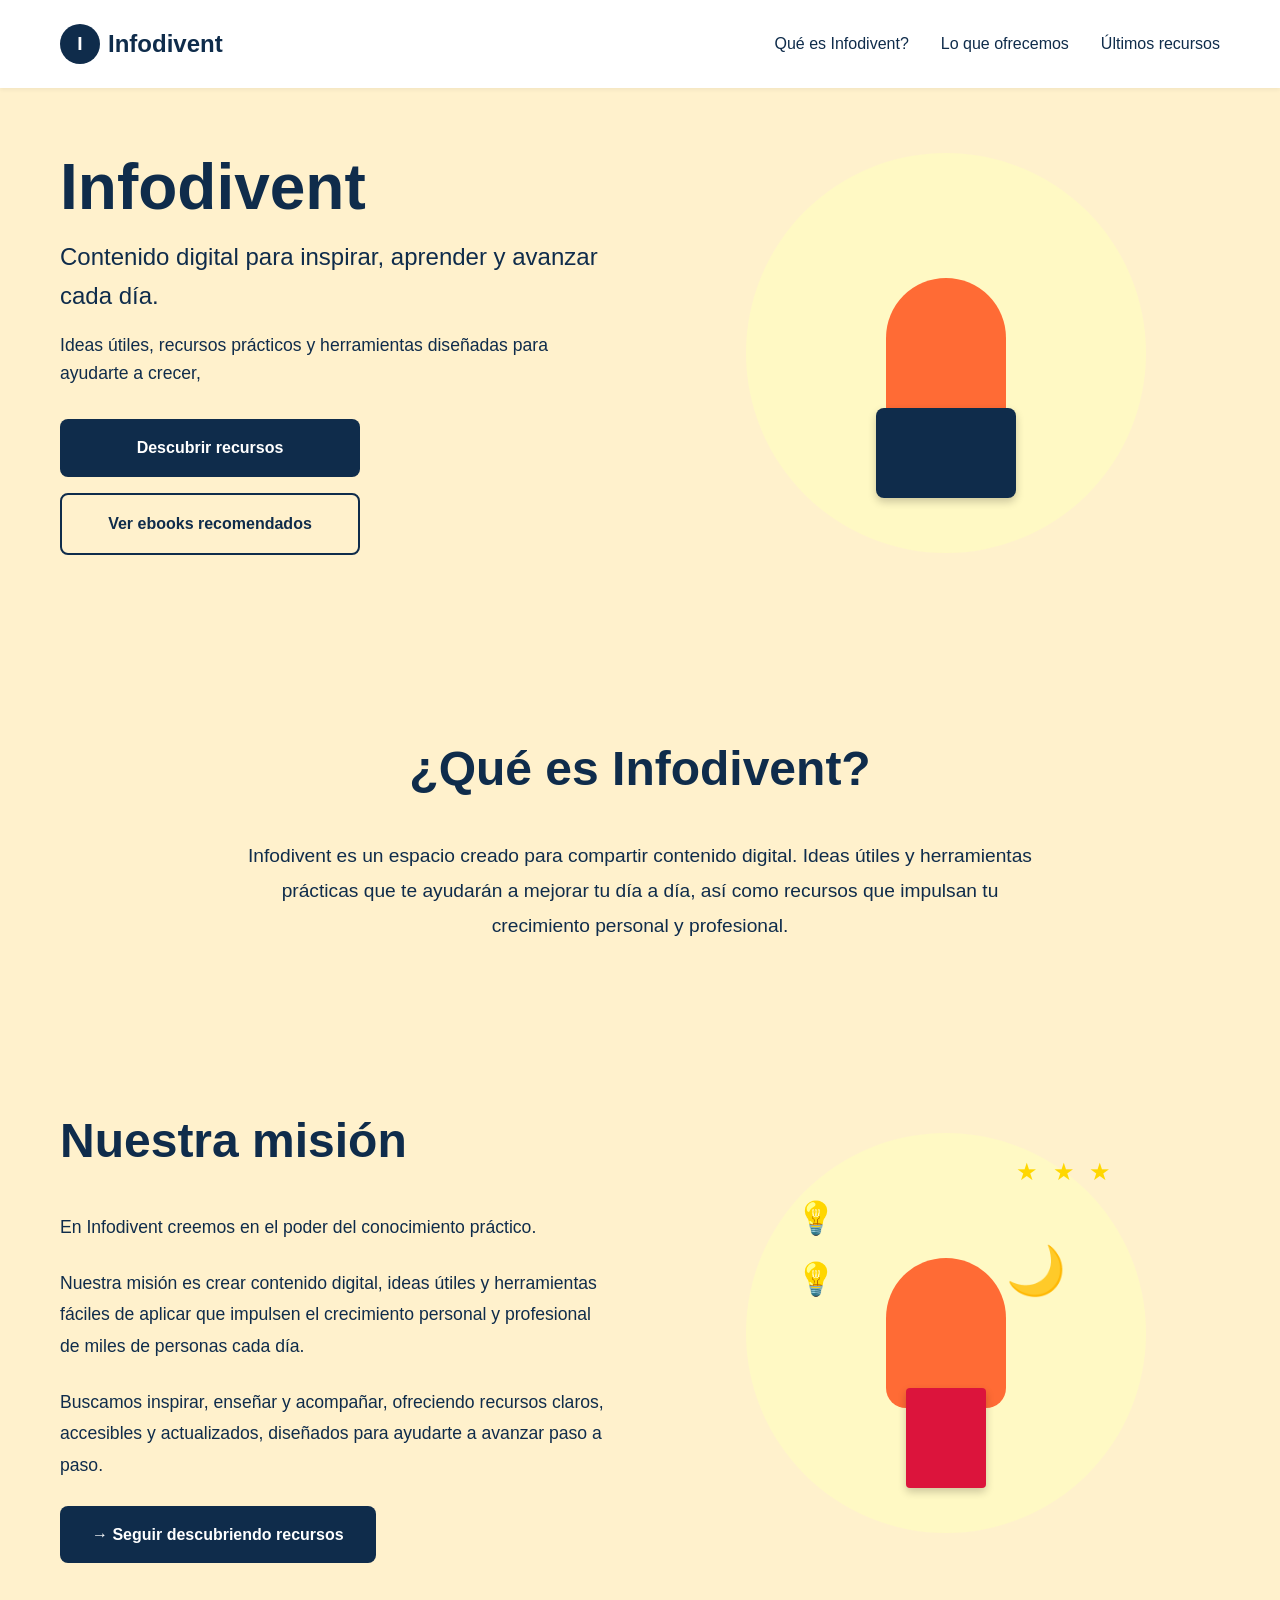
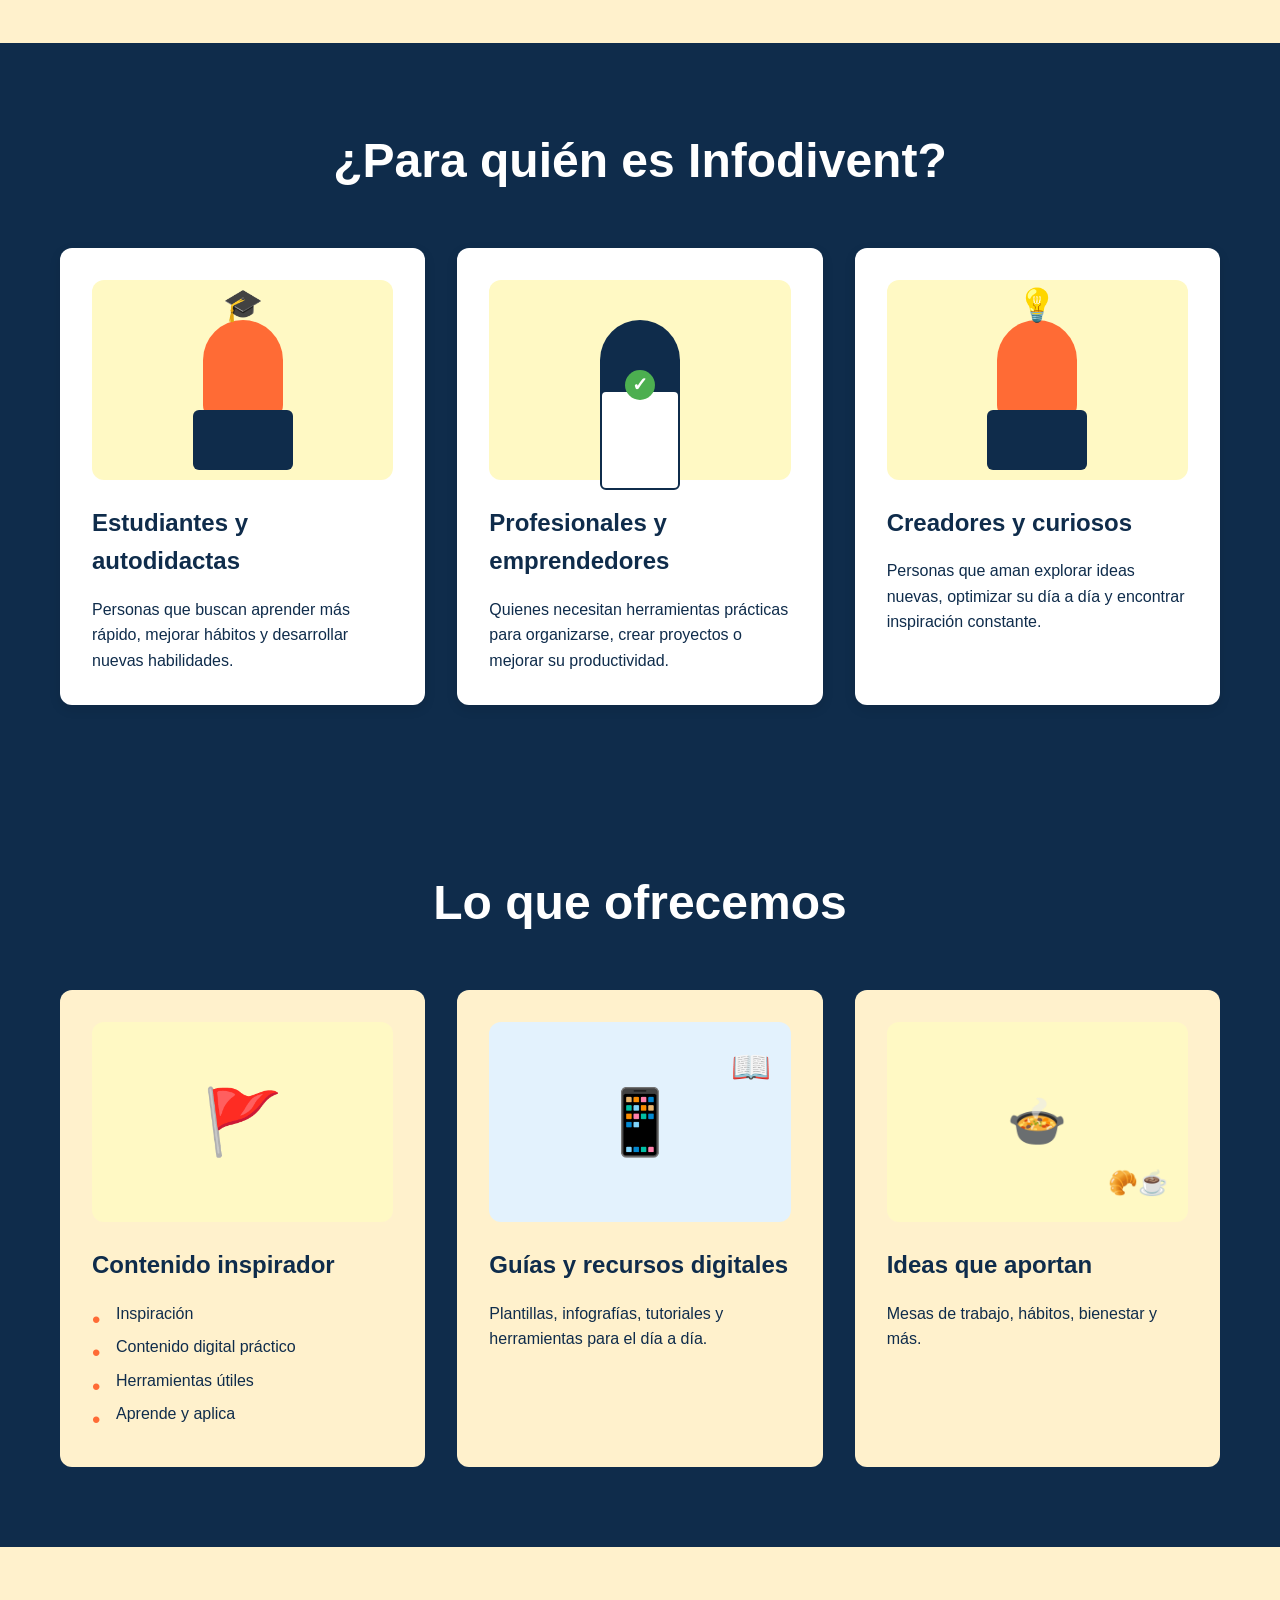
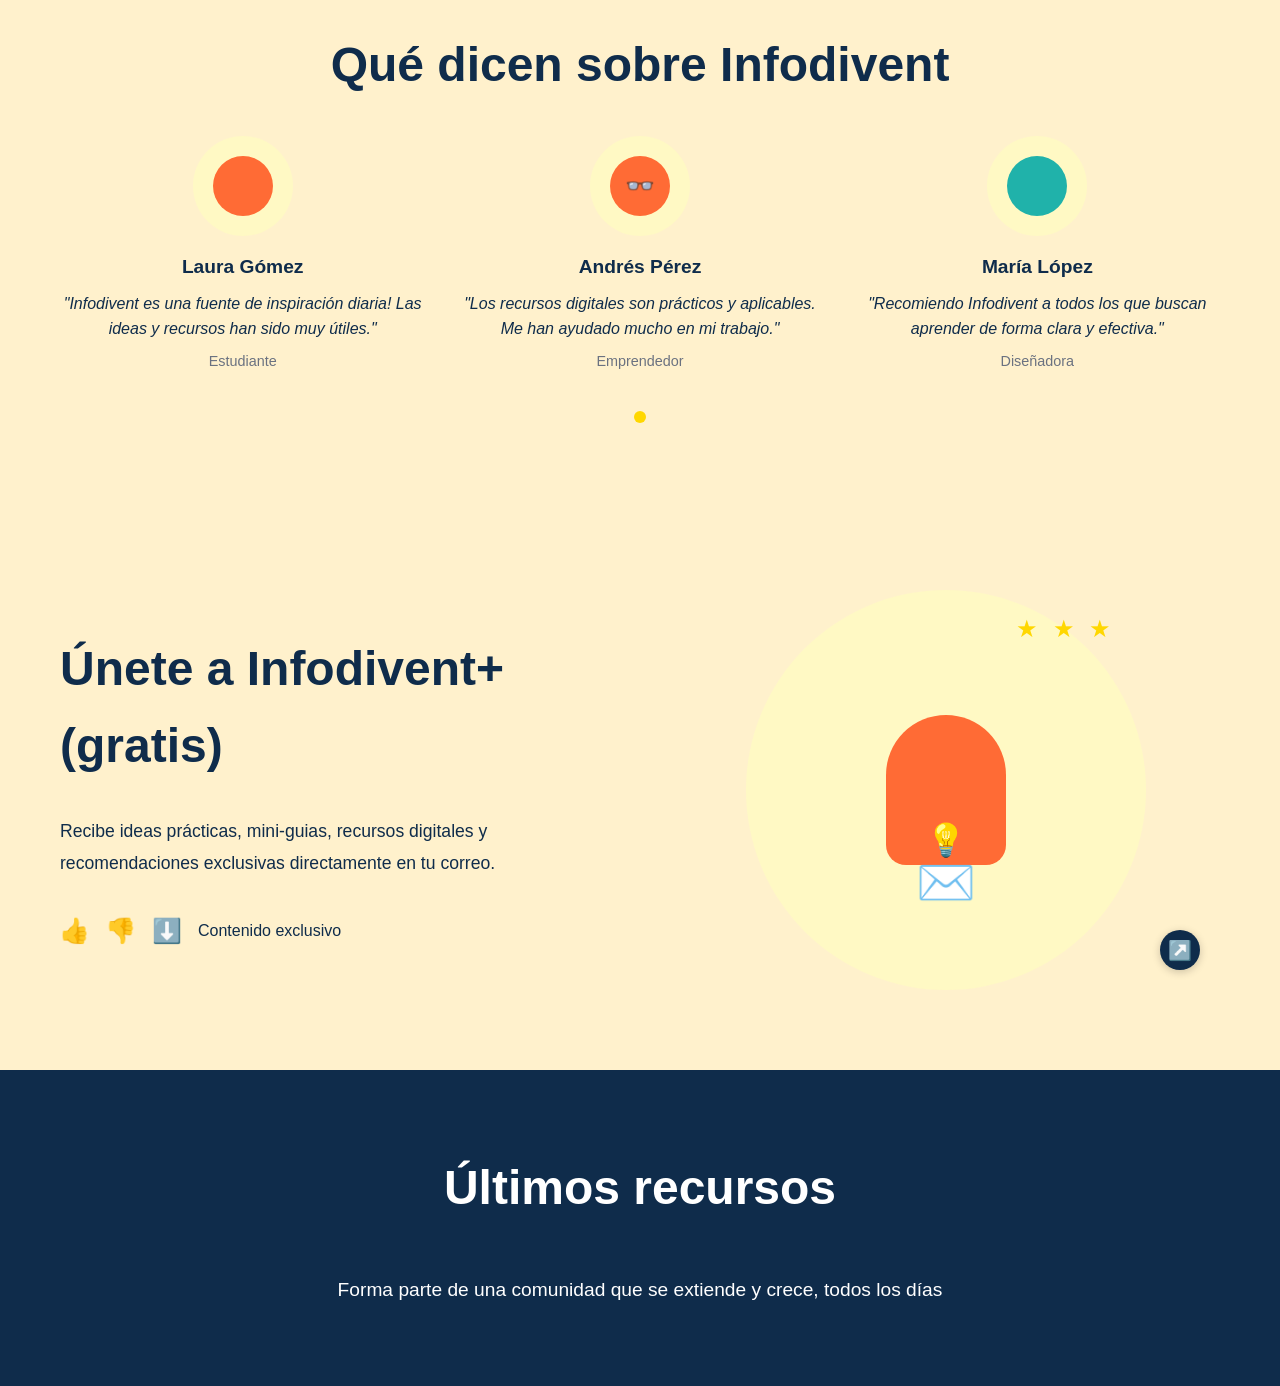
==== index.html @ 2e35c0f2 "create first desing to landing page of infodivent" ====
<!DOCTYPE html>
<html lang="es">
<head>
    <meta charset="UTF-8">
    <meta name="viewport" content="width=device-width, initial-scale=1.0">
    <meta name="description" content="Infodivent - Contenido digital para inspirar, aprender y avanzar cada día">
    <title>Infodivent</title>
    <link rel="stylesheet" href="styles/css/main.css">
</head>
<body>
    <!-- Header -->
    <header class="header">
        <nav class="nav">
            <div class="container">
                <div class="nav-brand">
                    <a href="#" class="logo">
                        <span class="logo-icon">I</span>
                        <span class="logo-text">Infodivent</span>
                    </a>
                </div>
                <ul class="nav-menu">
                    <li><a href="#que-es">Qué es Infodivent?</a></li>
                    <li><a href="#ofrecemos">Lo que ofrecemos</a></li>
                    <li><a href="#recursos">Últimos recursos</a></li>
                </ul>
                <button class="mobile-menu-toggle" aria-label="Menu">
                    <span></span>
                    <span></span>
                    <span></span>
                </button>
            </div>
        </nav>
    </header>

    <!-- Hero Section -->
    <section class="hero">
        <div class="container">
            <div class="hero-content">
                <div class="hero-text">
                    <h1 class="hero-title">Infodivent</h1>
                    <p class="hero-subtitle">Contenido digital para inspirar, aprender y avanzar cada día.</p>
                    <p class="hero-description">Ideas útiles, recursos prácticos y herramientas diseñadas para ayudarte a crecer,</p>
                    <div class="hero-buttons">
                        <a href="#recursos" class="btn btn-primary">Descubrir recursos</a>
                        <a href="#recursos" class="btn btn-secondary">Ver ebooks recomendados</a>
                    </div>
                </div>
                <div class="hero-illustration">
                    <div class="illustration-circle">
                        <div class="illustration-person">
                            <div class="person-body"></div>
                            <div class="person-laptop"></div>
                        </div>
                    </div>
                </div>
            </div>
        </div>
    </section>

    <!-- Qué es Infodivent Section -->
    <section id="que-es" class="que-es">
        <div class="container">
            <h2 class="section-title">¿Qué es Infodivent?</h2>
            <p class="section-text">
                Infodivent es un espacio creado para compartir contenido digital. Ideas útiles y herramientas prácticas que te ayudarán a mejorar tu día a día, así como recursos que impulsan tu crecimiento personal y profesional.
            </p>
        </div>
    </section>

    <!-- Nuestra misión Section -->
    <section class="mision">
        <div class="container">
            <div class="mision-content">
                <div class="mision-text">
                    <h2 class="section-title-left">Nuestra misión</h2>
                    <p class="mision-paragraph">
                        En Infodivent creemos en el poder del conocimiento práctico.
                    </p>
                    <p class="mision-paragraph">
                        Nuestra misión es crear contenido digital, ideas útiles y herramientas fáciles de aplicar que impulsen el crecimiento personal y profesional de miles de personas cada día.
                    </p>
                    <p class="mision-paragraph">
                        Buscamos inspirar, enseñar y acompañar, ofreciendo recursos claros, accesibles y actualizados, diseñados para ayudarte a avanzar paso a paso.
                    </p>
                    <a href="#recursos" class="btn btn-primary">→ Seguir descubriendo recursos</a>
                </div>
                <div class="mision-illustration">
                    <div class="illustration-circle-yellow">
                        <div class="stars">
                            <span class="star">★</span>
                            <span class="star">★</span>
                            <span class="star">★</span>
                        </div>
                        <div class="lightbulbs">
                            <span class="lightbulb">💡</span>
                            <span class="lightbulb">💡</span>
                        </div>
                        <div class="moon">🌙</div>
                        <div class="illustration-person-mision">
                            <div class="person-body-mision"></div>
                            <div class="person-book"></div>
                        </div>
                    </div>
                </div>
            </div>
        </div>
    </section>

    <!-- Para quién es Infodivent Section -->
    <section class="para-quien">
        <div class="container">
            <h2 class="section-title-white">¿Para quién es Infodivent?</h2>
            <div class="cards-grid">
                <div class="target-card">
                    <div class="card-illustration">
                        <div class="illustration-bg-yellow">
                            <div class="illustration-person-card">
                                <div class="person-body-card"></div>
                                <div class="person-laptop-card"></div>
                                <div class="graduation-cap">🎓</div>
                            </div>
                        </div>
                    </div>
                    <h3 class="card-title">Estudiantes y autodidactas</h3>
                    <p class="card-description">Personas que buscan aprender más rápido, mejorar hábitos y desarrollar nuevas habilidades.</p>
                </div>
                <div class="target-card">
                    <div class="card-illustration">
                        <div class="illustration-bg-yellow">
                            <div class="illustration-person-card">
                                <div class="person-body-card suit"></div>
                                <div class="person-tablet"></div>
                                <div class="checkmark">✓</div>
                            </div>
                        </div>
                    </div>
                    <h3 class="card-title">Profesionales y emprendedores</h3>
                    <p class="card-description">Quienes necesitan herramientas prácticas para organizarse, crear proyectos o mejorar su productividad.</p>
                </div>
                <div class="target-card">
                    <div class="card-illustration">
                        <div class="illustration-bg-yellow">
                            <div class="illustration-person-card">
                                <div class="person-body-card"></div>
                                <div class="person-laptop-card"></div>
                                <div class="lightbulb-icon">💡</div>
                            </div>
                        </div>
                    </div>
                    <h3 class="card-title">Creadores y curiosos</h3>
                    <p class="card-description">Personas que aman explorar ideas nuevas, optimizar su día a día y encontrar inspiración constante.</p>
                </div>
            </div>
        </div>
    </section>

    <!-- Lo que ofrecemos Section -->
    <section id="ofrecemos" class="ofrecemos">
        <div class="container">
            <h2 class="section-title-white">Lo que ofrecemos</h2>
            <div class="ofrecemos-grid">
                <div class="ofrecemos-card">
                    <div class="ofrecemos-illustration">
                        <div class="illustration-bg-yellow">
                            <div class="person-flag">🚩</div>
                        </div>
                    </div>
                    <h3 class="ofrecemos-title">Contenido inspirador</h3>
                    <ul class="ofrecemos-list">
                        <li>Inspiración</li>
                        <li>Contenido digital práctico</li>
                        <li>Herramientas útiles</li>
                        <li>Aprende y aplica</li>
                    </ul>
                </div>
                <div class="ofrecemos-card">
                    <div class="ofrecemos-illustration">
                        <div class="illustration-bg-blue">
                            <div class="person-tablet-large">📱</div>
                            <div class="book-icon">📖</div>
                        </div>
                    </div>
                    <h3 class="ofrecemos-title">Guías y recursos digitales</h3>
                    <p class="ofrecemos-description">Plantillas, infografías, tutoriales y herramientas para el día a día.</p>
                </div>
                <div class="ofrecemos-card">
                    <div class="ofrecemos-illustration">
                        <div class="illustration-bg-yellow">
                            <div class="person-bowl">🍲</div>
                            <div class="food-items">🥐☕</div>
                        </div>
                    </div>
                    <h3 class="ofrecemos-title">Ideas que aportan</h3>
                    <p class="ofrecemos-description">Mesas de trabajo, hábitos, bienestar y más.</p>
                </div>
            </div>
        </div>
    </section>

    <!-- Testimonios Section -->
    <section class="testimonios">
        <div class="container">
            <h2 class="section-title">Qué dicen sobre Infodivent</h2>
            <div class="testimonios-grid">
                <div class="testimonio-card">
                    <div class="testimonio-avatar">
                        <div class="avatar-circle">
                            <div class="avatar-person"></div>
                        </div>
                    </div>
                    <h4 class="testimonio-name">Laura Gómez</h4>
                    <p class="testimonio-quote">"Infodivent es una fuente de inspiración diaria! Las ideas y recursos han sido muy útiles."</p>
                    <p class="testimonio-role">Estudiante</p>
                </div>
                <div class="testimonio-card">
                    <div class="testimonio-avatar">
                        <div class="avatar-circle">
                            <div class="avatar-person glasses"></div>
                        </div>
                    </div>
                    <h4 class="testimonio-name">Andrés Pérez</h4>
                    <p class="testimonio-quote">"Los recursos digitales son prácticos y aplicables. Me han ayudado mucho en mi trabajo."</p>
                    <p class="testimonio-role">Emprendedor</p>
                </div>
                <div class="testimonio-card">
                    <div class="testimonio-avatar">
                        <div class="avatar-circle">
                            <div class="avatar-person teal"></div>
                        </div>
                    </div>
                    <h4 class="testimonio-name">María López</h4>
                    <p class="testimonio-quote">"Recomiendo Infodivent a todos los que buscan aprender de forma clara y efectiva."</p>
                    <p class="testimonio-role">Diseñadora</p>
                </div>
            </div>
            <div class="testimonios-pagination">
                <span class="pagination-dot active"></span>
            </div>
        </div>
    </section>

    <!-- Únete a Infodivent+ Section -->
    <section class="unete">
        <div class="container">
            <div class="unete-content">
                <div class="unete-text">
                    <h2 class="section-title-left">Únete a Infodivent+ (gratis)</h2>
                    <p class="unete-description">
                        Recibe ideas prácticas, mini-guias, recursos digitales y recomendaciones exclusivas directamente en tu correo.
                    </p>
                    <div class="unete-icons">
                        <span class="unete-icon">👍</span>
                        <span class="unete-icon">👎</span>
                        <span class="unete-icon">⬇️</span>
                        <span class="unete-icon-label">Contenido exclusivo</span>
                    </div>
                </div>
                <div class="unete-illustration">
                    <div class="illustration-circle-yellow">
                        <div class="stars">
                            <span class="star">★</span>
                            <span class="star">★</span>
                            <span class="star">★</span>
                        </div>
                        <div class="illustration-person-unete">
                            <div class="person-body-unete"></div>
                            <div class="envelope">✉️</div>
                            <div class="lightbulb-envelope">💡</div>
                        </div>
                    </div>
                    <button class="share-btn" aria-label="Compartir">↗️</button>
                </div>
            </div>
        </div>
    </section>

    <!-- Últimos recursos Section -->
    <section id="recursos" class="ultimos-recursos">
        <div class="container">
            <h2 class="section-title-white">Últimos recursos</h2>
            <p class="recursos-subtitle">Forma parte de una comunidad que se extiende y crece, todos los días</p>
        </div>
    </section>

    <script src="js/main.js"></script>
</body>
</html>
---- styles/css/main.css ----
/* Reset y variables */
* {
    margin: 0;
    padding: 0;
    box-sizing: border-box;
}

:root {
    --cream: #fff1cc;
    --dark-blue: #0F2C4B;
    --orange: #FF6B35;
    --yellow: #FFD700;
    --light-yellow: #FFF9C4;
    --light-blue: #E3F2FD;
    --white: #FFFFFF;
    --text-dark: #0F2C4B;
    --text-light: #6B7280;
}

body {
    font-family: -apple-system, BlinkMacSystemFont, 'Segoe UI', Roboto, Oxygen, Ubuntu, Cantarell, sans-serif;
    line-height: 1.6;
    color: var(--text-dark);
    background-color: var(--cream);
}

.container {
    max-width: 1200px;
    margin: 0 auto;
    padding: 0 20px;
}

/* Header */
.header {
    background-color: var(--white);
    position: sticky;
    top: 0;
    z-index: 1000;
    box-shadow: 0 2px 4px rgba(0, 0, 0, 0.05);
}

.nav {
    padding: 1.5rem 0;
}

.nav .container {
    display: flex;
    justify-content: space-between;
    align-items: center;
}

.logo {
    display: flex;
    align-items: center;
    gap: 0.5rem;
    text-decoration: none;
    color: var(--text-dark);
}

.logo-icon {
    width: 40px;
    height: 40px;
    border-radius: 50%;
    background-color: var(--dark-blue);
    color: var(--white);
    display: flex;
    align-items: center;
    justify-content: center;
    font-weight: bold;
    font-size: 1.2rem;
}

.logo-text {
    font-size: 1.5rem;
    font-weight: bold;
}

.nav-menu {
    display: flex;
    list-style: none;
    gap: 2rem;
}

.nav-menu a {
    color: var(--text-dark);
    text-decoration: none;
    font-weight: 500;
    transition: color 0.3s ease;
}

.nav-menu a:hover {
    color: var(--orange);
}

.mobile-menu-toggle {
    display: none;
    flex-direction: column;
    gap: 4px;
    background: none;
    border: none;
    cursor: pointer;
}

.mobile-menu-toggle span {
    width: 25px;
    height: 3px;
    background-color: var(--text-dark);
    border-radius: 2px;
}

/* Hero Section */
.hero {
    background-color: var(--cream);
    padding: 4rem 0 6rem;
}

.hero-content {
    display: grid;
    grid-template-columns: 1fr 1fr;
    gap: 4rem;
    align-items: center;
}

.hero-text {
    max-width: 600px;
}

.hero-title {
    font-size: 4rem;
    font-weight: bold;
    color: var(--text-dark);
    margin-bottom: 1rem;
    line-height: 1.1;
}

.hero-subtitle {
    font-size: 1.5rem;
    color: var(--text-dark);
    margin-bottom: 1rem;
    font-weight: 500;
}

.hero-description {
    font-size: 1.1rem;
    color: var(--text-dark);
    margin-bottom: 2rem;
}

.hero-buttons {
    display: flex;
    flex-direction: column;
    gap: 1rem;
    max-width: 300px;
}

.hero-illustration {
    position: relative;
    display: flex;
    justify-content: center;
    align-items: center;
}

.illustration-circle {
    width: 400px;
    height: 400px;
    border-radius: 50%;
    background-color: var(--light-yellow);
    display: flex;
    align-items: center;
    justify-content: center;
    position: relative;
}

.illustration-person {
    position: relative;
    width: 200px;
    height: 250px;
}

.person-body {
    width: 120px;
    height: 150px;
    background-color: var(--orange);
    border-radius: 60px 60px 20px 20px;
    position: absolute;
    left: 50%;
    transform: translateX(-50%);
    top: 50px;
}

.person-laptop {
    width: 140px;
    height: 90px;
    background-color: var(--dark-blue);
    border-radius: 8px;
    position: absolute;
    left: 50%;
    transform: translateX(-50%);
    top: 180px;
    box-shadow: 0 4px 8px rgba(0, 0, 0, 0.2);
}

/* Buttons */
.btn {
    display: inline-block;
    padding: 1rem 2rem;
    border-radius: 8px;
    text-decoration: none;
    font-weight: 600;
    transition: all 0.3s ease;
    border: none;
    cursor: pointer;
    font-size: 1rem;
    text-align: center;
}

.btn-primary {
    background-color: var(--dark-blue);
    color: var(--white);
}

.btn-primary:hover {
    background-color: #1a3d5f;
    transform: translateY(-2px);
}

.btn-secondary {
    background-color: var(--cream);
    color: var(--text-dark);
    border: 2px solid var(--text-dark);
}

.btn-secondary:hover {
    background-color: var(--text-dark);
    color: var(--white);
}

/* Qué es Infodivent Section */
.que-es {
    background-color: var(--cream);
    padding: 5rem 0;
}

.section-title {
    text-align: center;
    font-size: 3rem;
    font-weight: bold;
    color: var(--text-dark);
    margin-bottom: 2rem;
}

.section-text {
    max-width: 800px;
    margin: 0 auto;
    font-size: 1.2rem;
    color: var(--text-dark);
    text-align: center;
    line-height: 1.8;
}

.section-title-left {
    font-size: 3rem;
    font-weight: bold;
    color: var(--text-dark);
    margin-bottom: 2rem;
    text-align: left;
}

/* Nuestra misión Section */
.mision {
    background-color: var(--cream);
    padding: 5rem 0;
}

.mision-content {
    display: grid;
    grid-template-columns: 1fr 1fr;
    gap: 4rem;
    align-items: center;
}

.mision-paragraph {
    font-size: 1.1rem;
    color: var(--text-dark);
    margin-bottom: 1.5rem;
    line-height: 1.8;
}

.mision-illustration {
    position: relative;
    display: flex;
    justify-content: center;
    align-items: center;
}

.illustration-circle-yellow {
    width: 400px;
    height: 400px;
    border-radius: 50%;
    background-color: var(--light-yellow);
    display: flex;
    align-items: center;
    justify-content: center;
    position: relative;
}

.stars {
    position: absolute;
    top: 20px;
    right: 30px;
}

.star {
    display: inline-block;
    color: var(--yellow);
    font-size: 1.5rem;
    margin: 0 5px;
}

.lightbulbs {
    position: absolute;
    top: 60px;
    left: 50px;
}

.lightbulb {
    display: block;
    font-size: 2rem;
    margin-bottom: 10px;
}

.moon {
    position: absolute;
    top: 100px;
    right: 80px;
    font-size: 3rem;
}

.illustration-person-mision {
    position: relative;
    width: 200px;
    height: 250px;
}

.person-body-mision {
    width: 120px;
    height: 150px;
    background-color: var(--orange);
    border-radius: 60px 60px 20px 20px;
    position: absolute;
    left: 50%;
    transform: translateX(-50%);
    top: 50px;
}

.person-book {
    width: 80px;
    height: 100px;
    background-color: #DC143C;
    border-radius: 4px;
    position: absolute;
    left: 50%;
    transform: translateX(-50%);
    top: 180px;
    box-shadow: 0 4px 8px rgba(0, 0, 0, 0.2);
}

/* Para quién es Infodivent Section */
.para-quien {
    background-color: var(--dark-blue);
    padding: 5rem 0;
}

.section-title-white {
    text-align: center;
    font-size: 3rem;
    font-weight: bold;
    color: var(--white);
    margin-bottom: 3rem;
}

.cards-grid {
    display: grid;
    grid-template-columns: repeat(3, 1fr);
    gap: 2rem;
}

.target-card {
    background-color: var(--white);
    border-radius: 12px;
    padding: 2rem;
    box-shadow: 0 4px 12px rgba(0, 0, 0, 0.1);
}

.card-illustration {
    margin-bottom: 1.5rem;
}

.illustration-bg-yellow {
    width: 100%;
    height: 200px;
    background-color: var(--light-yellow);
    border-radius: 12px;
    display: flex;
    align-items: center;
    justify-content: center;
    position: relative;
}

.illustration-person-card {
    position: relative;
    width: 150px;
    height: 180px;
}

.person-body-card {
    width: 80px;
    height: 100px;
    background-color: var(--orange);
    border-radius: 40px 40px 15px 15px;
    position: absolute;
    left: 50%;
    transform: translateX(-50%);
    top: 30px;
}

.person-body-card.suit {
    background-color: var(--dark-blue);
}

.person-laptop-card {
    width: 100px;
    height: 60px;
    background-color: var(--dark-blue);
    border-radius: 6px;
    position: absolute;
    left: 50%;
    transform: translateX(-50%);
    top: 120px;
}

.person-tablet {
    width: 80px;
    height: 100px;
    background-color: var(--white);
    border-radius: 6px;
    position: absolute;
    left: 50%;
    transform: translateX(-50%);
    top: 100px;
    border: 2px solid var(--dark-blue);
}

.graduation-cap {
    position: absolute;
    top: -10px;
    left: 50%;
    transform: translateX(-50%);
    font-size: 2rem;
}

.checkmark {
    position: absolute;
    top: 80px;
    left: 50%;
    transform: translateX(-50%);
    width: 30px;
    height: 30px;
    background-color: #4CAF50;
    border-radius: 50%;
    display: flex;
    align-items: center;
    justify-content: center;
    color: var(--white);
    font-weight: bold;
    font-size: 1.2rem;
}

.lightbulb-icon {
    position: absolute;
    top: -10px;
    left: 50%;
    transform: translateX(-50%);
    font-size: 2rem;
}

.card-title {
    font-size: 1.5rem;
    font-weight: bold;
    color: var(--text-dark);
    margin-bottom: 1rem;
}

.card-description {
    color: var(--text-dark);
    line-height: 1.6;
}

/* Lo que ofrecemos Section */
.ofrecemos {
    background-color: var(--dark-blue);
    padding: 5rem 0;
}

.ofrecemos-grid {
    display: grid;
    grid-template-columns: repeat(3, 1fr);
    gap: 2rem;
}

.ofrecemos-card {
    background-color: var(--cream);
    border-radius: 12px;
    padding: 2rem;
}

.ofrecemos-illustration {
    margin-bottom: 1.5rem;
}

.illustration-bg-blue {
    width: 100%;
    height: 200px;
    background-color: var(--light-blue);
    border-radius: 12px;
    display: flex;
    align-items: center;
    justify-content: center;
    position: relative;
}

.person-flag {
    font-size: 4rem;
}

.person-tablet-large {
    font-size: 4rem;
}

.book-icon {
    position: absolute;
    top: 20px;
    right: 20px;
    font-size: 2rem;
}

.person-bowl {
    font-size: 3rem;
}

.food-items {
    position: absolute;
    bottom: 20px;
    right: 20px;
    font-size: 1.5rem;
}

.ofrecemos-title {
    font-size: 1.5rem;
    font-weight: bold;
    color: var(--text-dark);
    margin-bottom: 1rem;
}

.ofrecemos-list {
    list-style: none;
    padding-left: 0;
}

.ofrecemos-list li {
    color: var(--text-dark);
    margin-bottom: 0.5rem;
    padding-left: 1.5rem;
    position: relative;
}

.ofrecemos-list li::before {
    content: "•";
    color: var(--orange);
    font-size: 1.5rem;
    position: absolute;
    left: 0;
}

.ofrecemos-description {
    color: var(--text-dark);
    line-height: 1.6;
}

/* Testimonios Section */
.testimonios {
    background-color: var(--cream);
    padding: 5rem 0;
}

.testimonios-grid {
    display: grid;
    grid-template-columns: repeat(3, 1fr);
    gap: 2rem;
    margin-bottom: 2rem;
}

.testimonio-card {
    text-align: center;
}

.testimonio-avatar {
    margin-bottom: 1rem;
}

.avatar-circle {
    width: 100px;
    height: 100px;
    border-radius: 50%;
    background-color: var(--light-yellow);
    display: flex;
    align-items: center;
    justify-content: center;
    margin: 0 auto;
}

.avatar-person {
    width: 60px;
    height: 60px;
    border-radius: 50%;
    background-color: var(--orange);
}

.avatar-person.glasses {
    background-color: var(--orange);
    position: relative;
}

.avatar-person.glasses::after {
    content: "👓";
    position: absolute;
    top: 50%;
    left: 50%;
    transform: translate(-50%, -50%);
    font-size: 1.5rem;
}

.avatar-person.teal {
    background-color: #20B2AA;
}

.testimonio-name {
    font-size: 1.2rem;
    font-weight: bold;
    color: var(--text-dark);
    margin-bottom: 0.5rem;
}

.testimonio-quote {
    color: var(--text-dark);
    font-style: italic;
    margin-bottom: 0.5rem;
    line-height: 1.6;
}

.testimonio-role {
    color: var(--text-light);
    font-size: 0.9rem;
}

.testimonios-pagination {
    text-align: center;
    margin-top: 2rem;
}

.pagination-dot {
    display: inline-block;
    width: 12px;
    height: 12px;
    border-radius: 50%;
    background-color: var(--yellow);
    margin: 0 5px;
}

.pagination-dot.active {
    background-color: var(--yellow);
}

/* Únete Section */
.unete {
    background-color: var(--cream);
    padding: 5rem 0;
}

.unete-content {
    display: grid;
    grid-template-columns: 1fr 1fr;
    gap: 4rem;
    align-items: center;
}

.unete-description {
    font-size: 1.1rem;
    color: var(--text-dark);
    margin-bottom: 2rem;
    line-height: 1.8;
}

.unete-icons {
    display: flex;
    gap: 1rem;
    align-items: center;
}

.unete-icon {
    font-size: 1.5rem;
}

.unete-icon-label {
    color: var(--text-dark);
    font-weight: 500;
}

.unete-illustration {
    position: relative;
    display: flex;
    justify-content: center;
    align-items: center;
}

.illustration-person-unete {
    position: relative;
    width: 200px;
    height: 250px;
}

.person-body-unete {
    width: 120px;
    height: 150px;
    background-color: var(--orange);
    border-radius: 60px 60px 20px 20px;
    position: absolute;
    left: 50%;
    transform: translateX(-50%);
    top: 50px;
}

.envelope {
    position: absolute;
    top: 180px;
    left: 50%;
    transform: translateX(-50%);
    font-size: 3rem;
}

.lightbulb-envelope {
    position: absolute;
    top: 150px;
    left: 50%;
    transform: translateX(-50%);
    font-size: 2rem;
}

.share-btn {
    position: absolute;
    bottom: 20px;
    right: 20px;
    width: 40px;
    height: 40px;
    border-radius: 50%;
    background-color: var(--dark-blue);
    color: var(--white);
    border: none;
    cursor: pointer;
    font-size: 1.2rem;
    display: flex;
    align-items: center;
    justify-content: center;
    box-shadow: 0 2px 8px rgba(0, 0, 0, 0.2);
}

.share-btn:hover {
    background-color: #1a3d5f;
}

/* Últimos recursos Section */
.ultimos-recursos {
    background-color: var(--dark-blue);
    padding: 5rem 0;
}

.recursos-subtitle {
    text-align: center;
    color: var(--white);
    font-size: 1.2rem;
    margin-top: 1rem;
}

/* Responsive */
@media (max-width: 968px) {
    .hero-content,
    .mision-content,
    .unete-content {
        grid-template-columns: 1fr;
    }

    .hero-illustration,
    .mision-illustration,
    .unete-illustration {
        order: -1;
    }

    .cards-grid,
    .ofrecemos-grid,
    .testimonios-grid {
        grid-template-columns: 1fr;
    }

    .nav-menu {
        position: absolute;
        top: 100%;
        left: 0;
        right: 0;
        background-color: var(--white);
        flex-direction: column;
        padding: 1rem;
        box-shadow: 0 4px 6px rgba(0, 0, 0, 0.1);
        display: none;
        gap: 1rem;
    }

    .nav-menu.active {
        display: flex;
    }

    .mobile-menu-toggle {
        display: flex;
    }
}

@media (max-width: 768px) {
    .hero-title {
        font-size: 2.5rem;
    }

    .hero-subtitle {
        font-size: 1.2rem;
    }

    .section-title,
    .section-title-left,
    .section-title-white {
        font-size: 2rem;
    }

    .illustration-circle,
    .illustration-circle-yellow {
        width: 300px;
        height: 300px;
    }
}
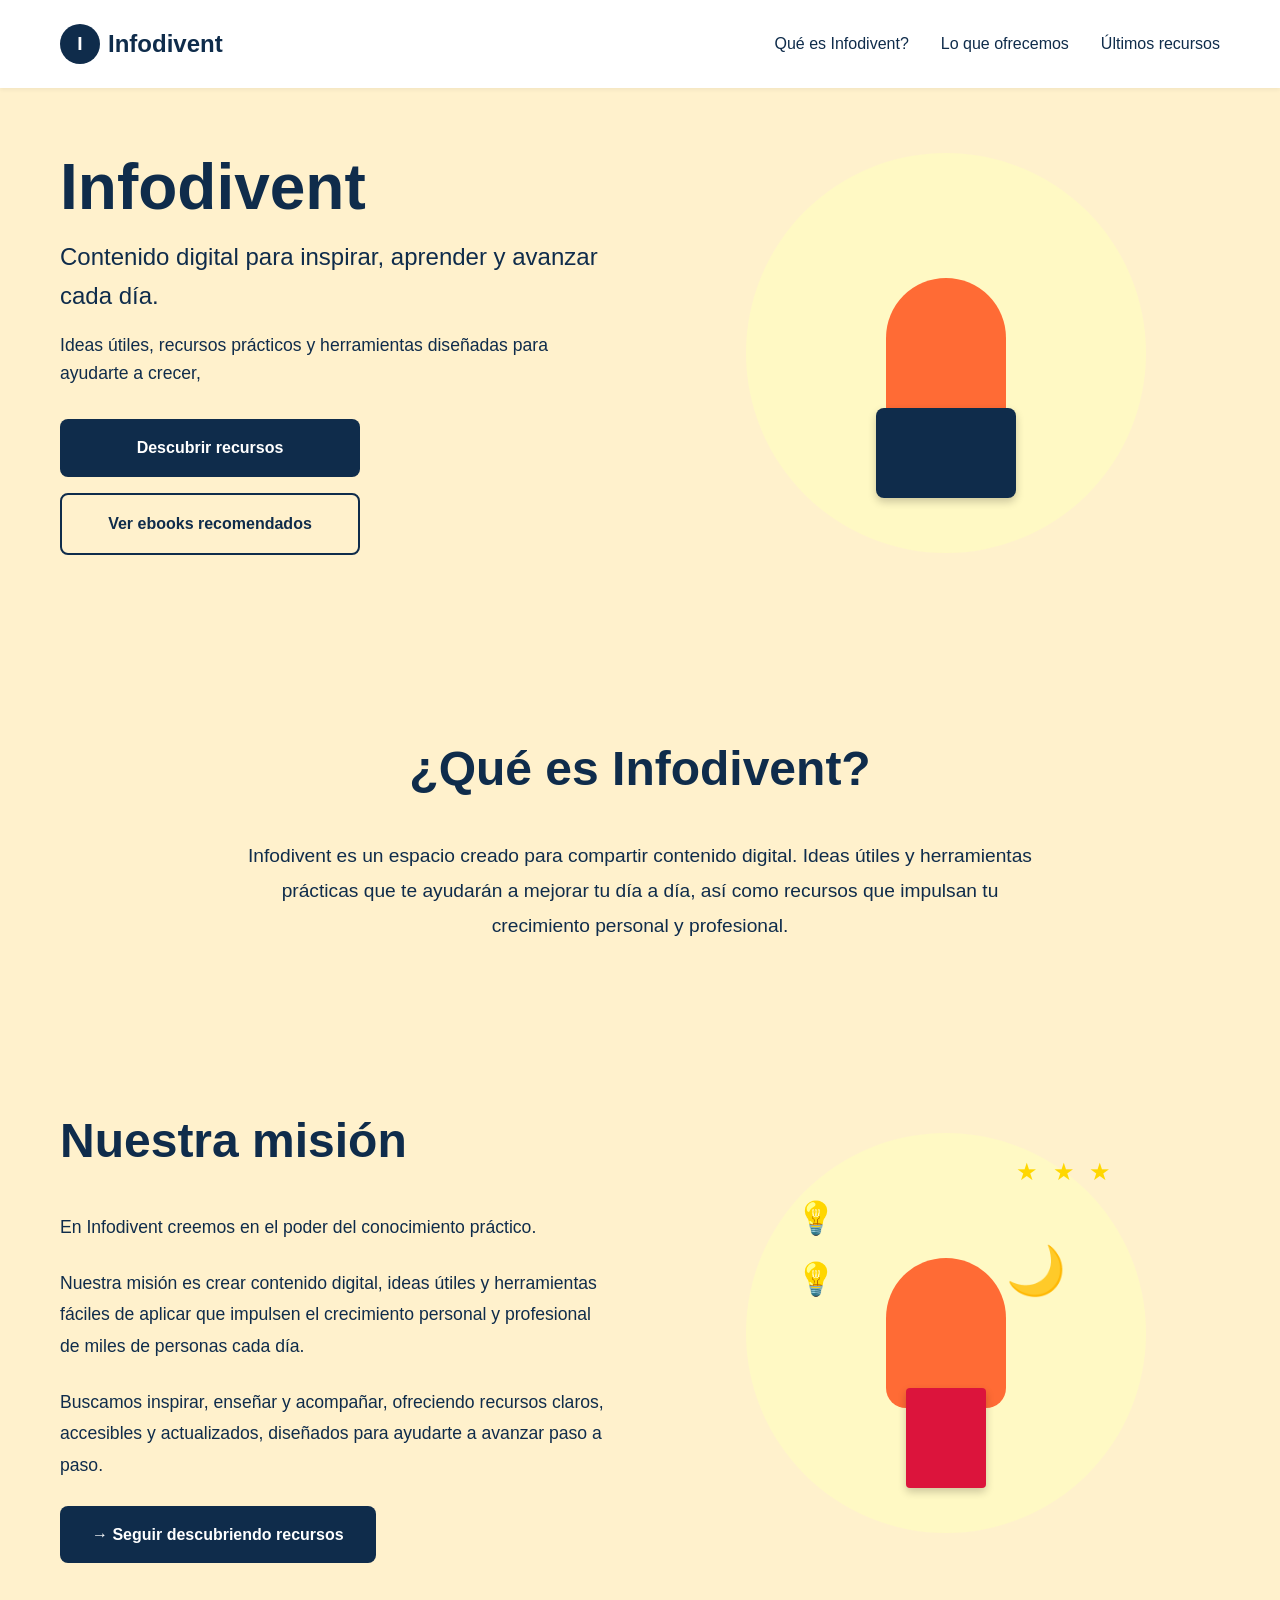
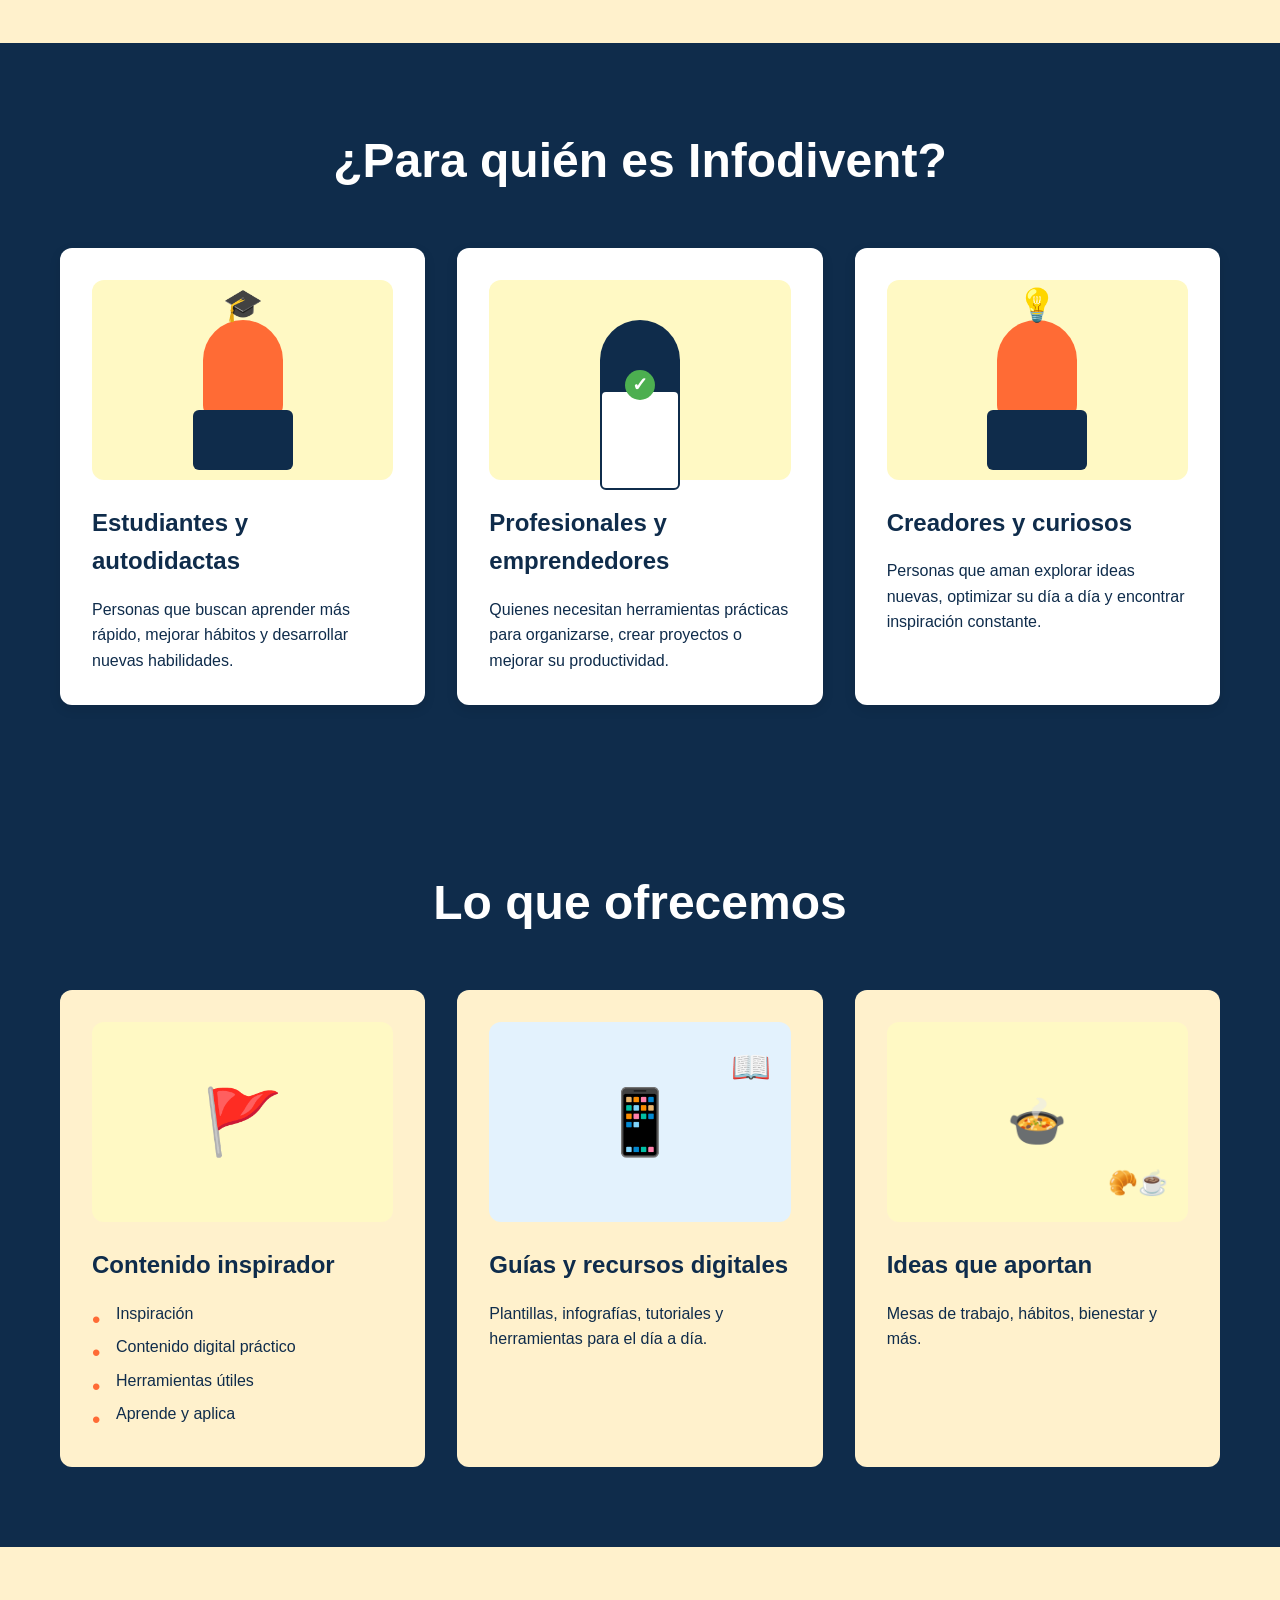
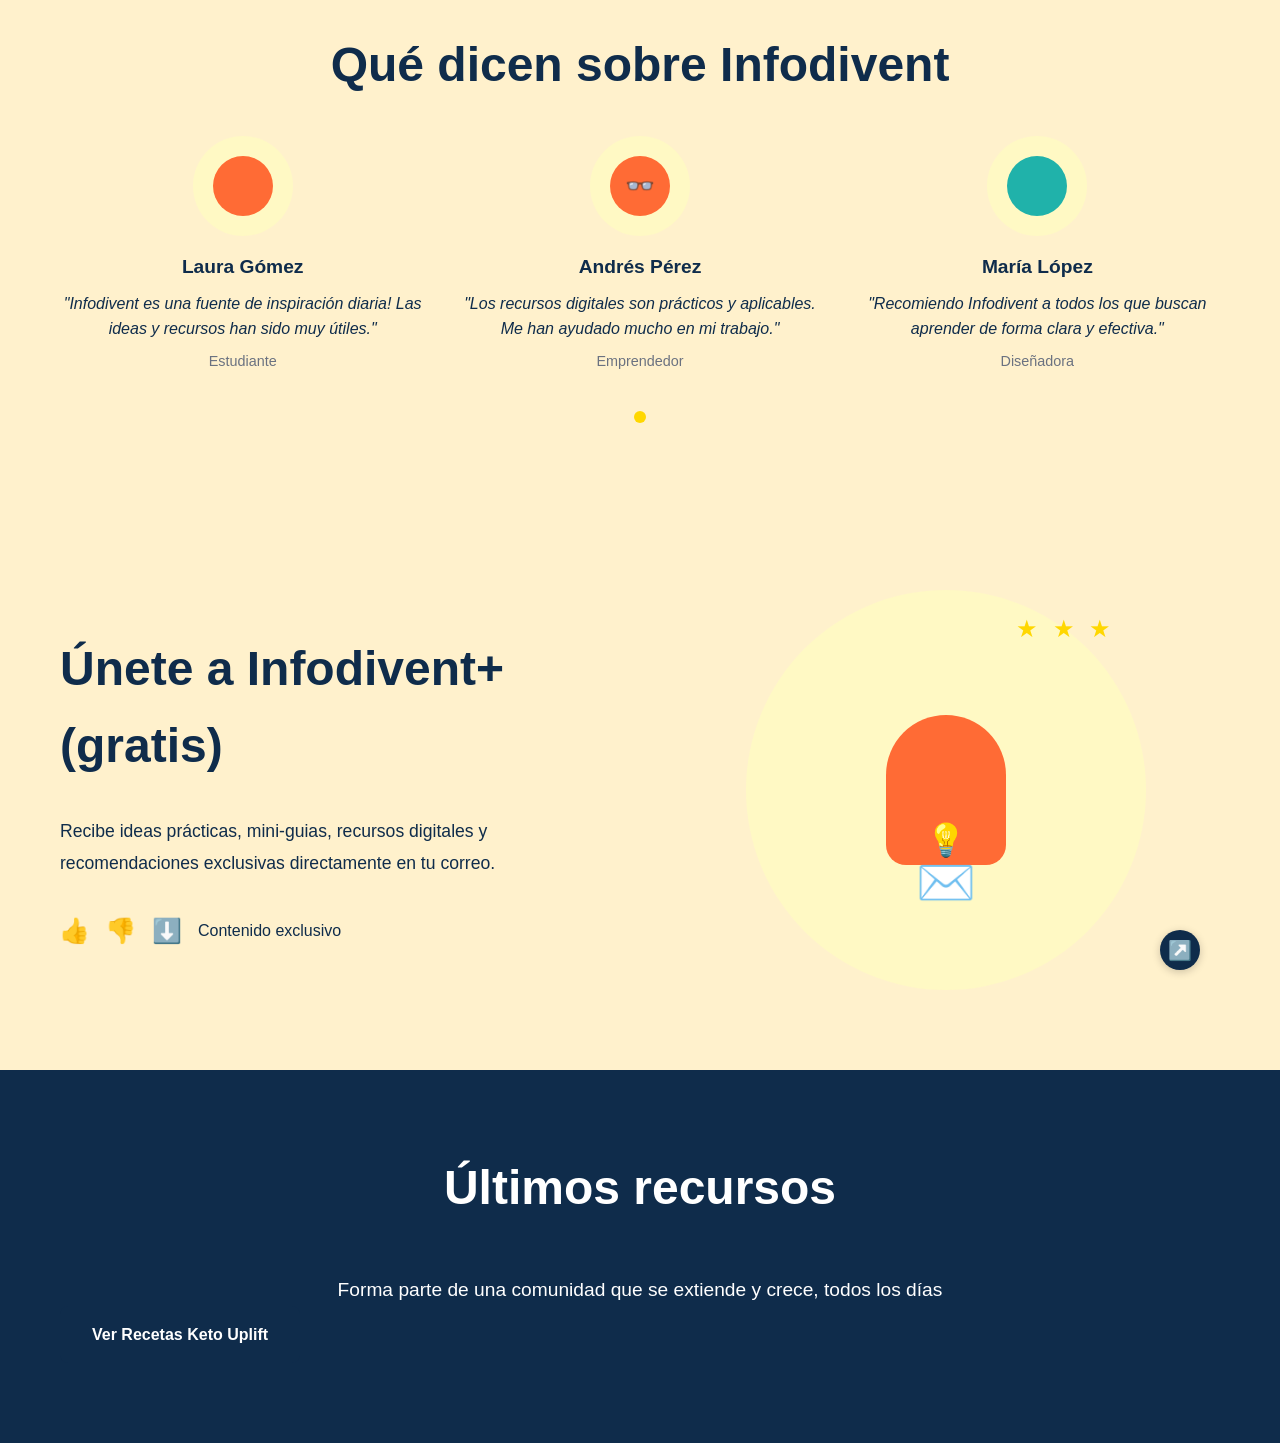
==== commit c0541255: "add new page and styles of keto upligt" ====
--- a/index.html
+++ b/index.html
@@ -42,7 +42,7 @@
                     <p class="hero-description">Ideas útiles, recursos prácticos y herramientas diseñadas para ayudarte a crecer,</p>
                     <div class="hero-buttons">
                         <a href="#recursos" class="btn btn-primary">Descubrir recursos</a>
-                        <a href="#recursos" class="btn btn-secondary">Ver ebooks recomendados</a>
+                        <a href="recetas-keto-uplift.html" class="btn btn-secondary">Ver ebooks recomendados</a>
                     </div>
                 </div>
                 <div class="hero-illustration">
@@ -279,6 +279,9 @@
         <div class="container">
             <h2 class="section-title-white">Últimos recursos</h2>
             <p class="recursos-subtitle">Forma parte de una comunidad que se extiende y crece, todos los días</p>
+            <div class="recursos-cta">
+                <a href="recetas-keto-uplift.html" class="btn btn-primary">Ver Recetas Keto Uplift</a>
+            </div>
         </div>
     </section>
 
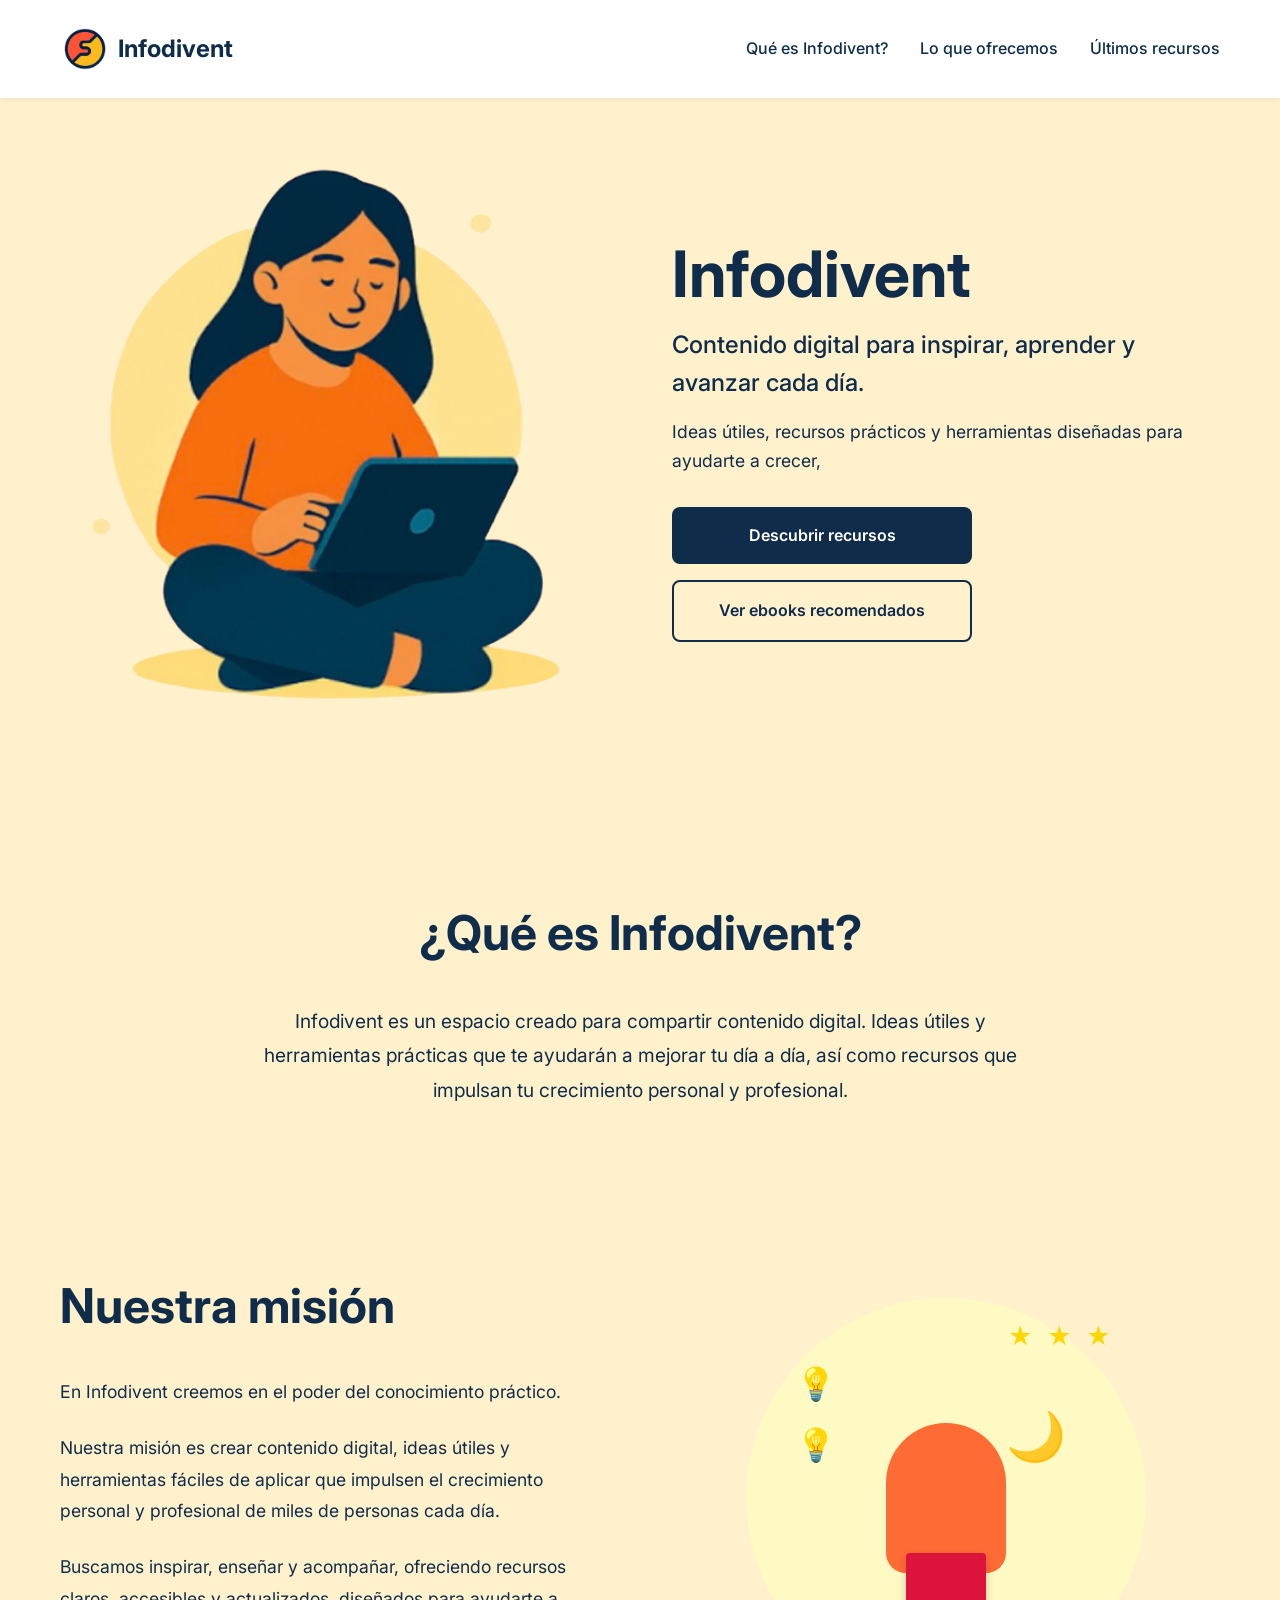
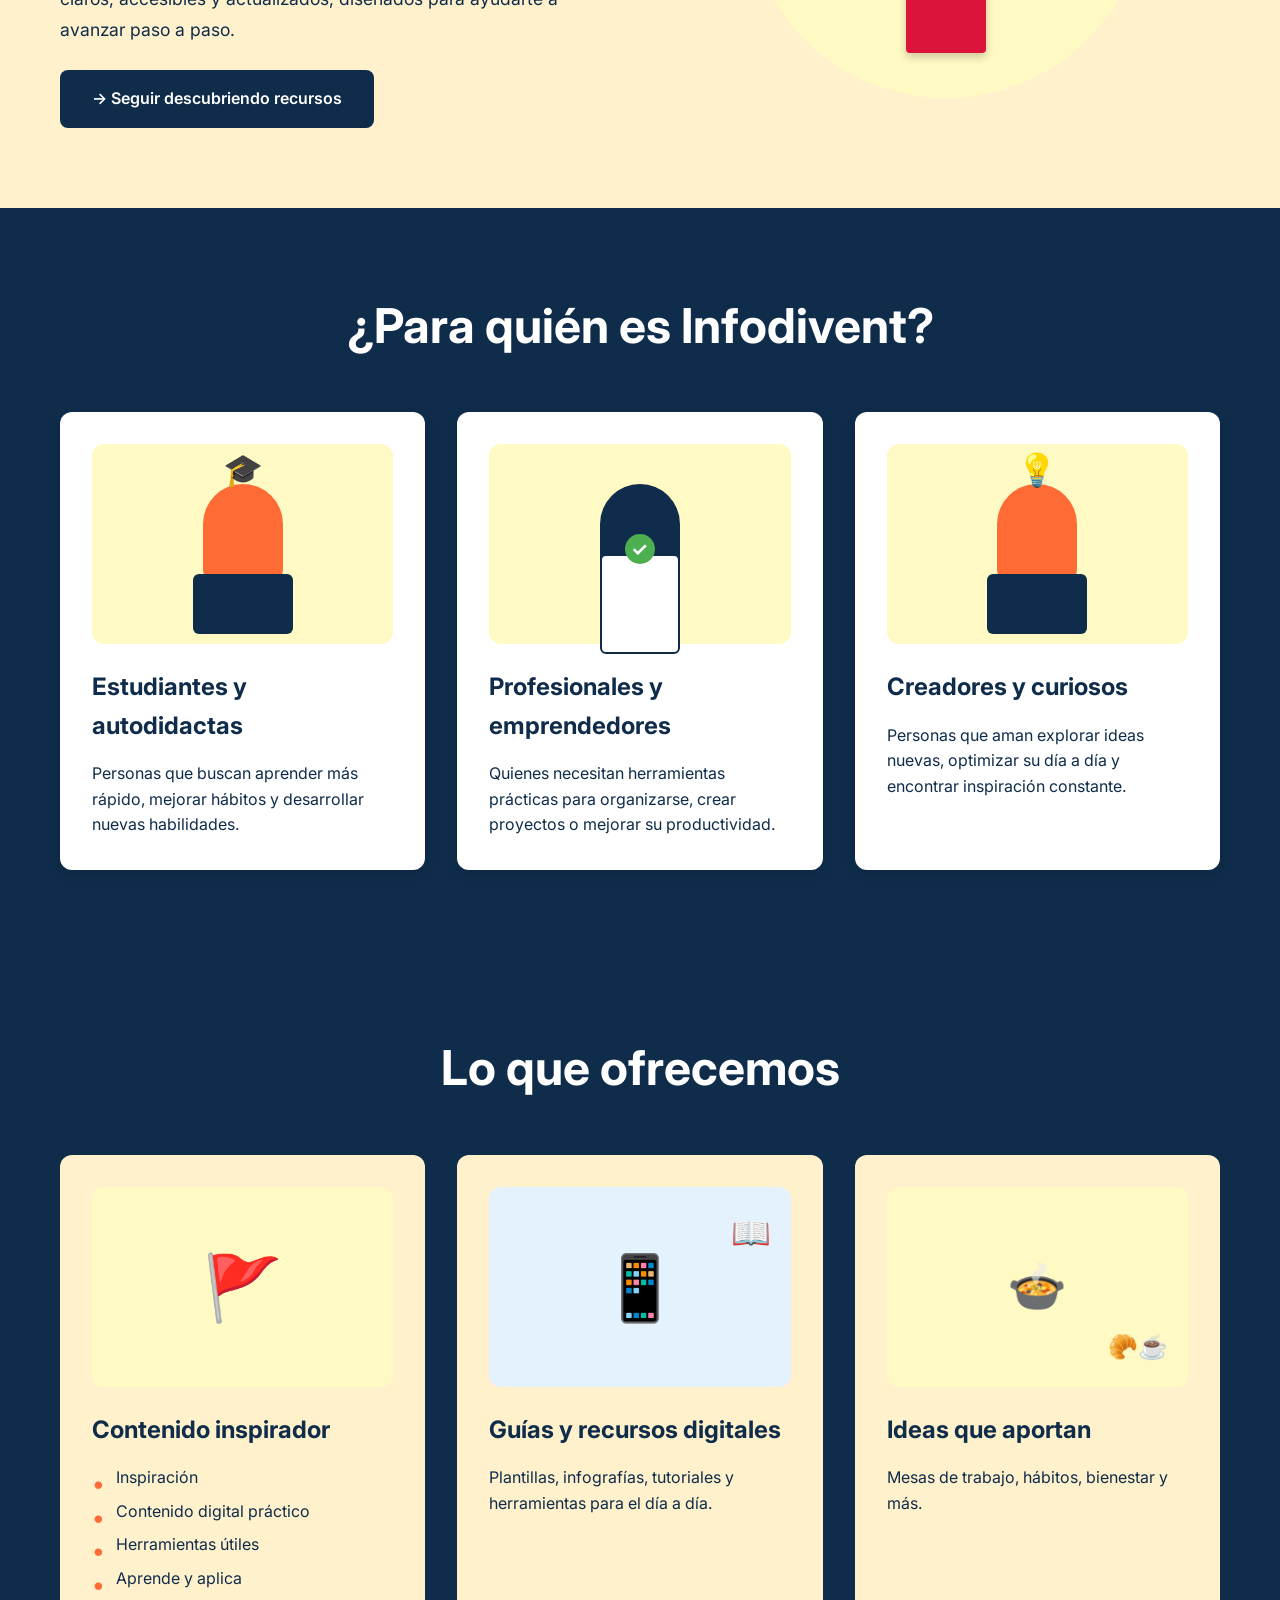
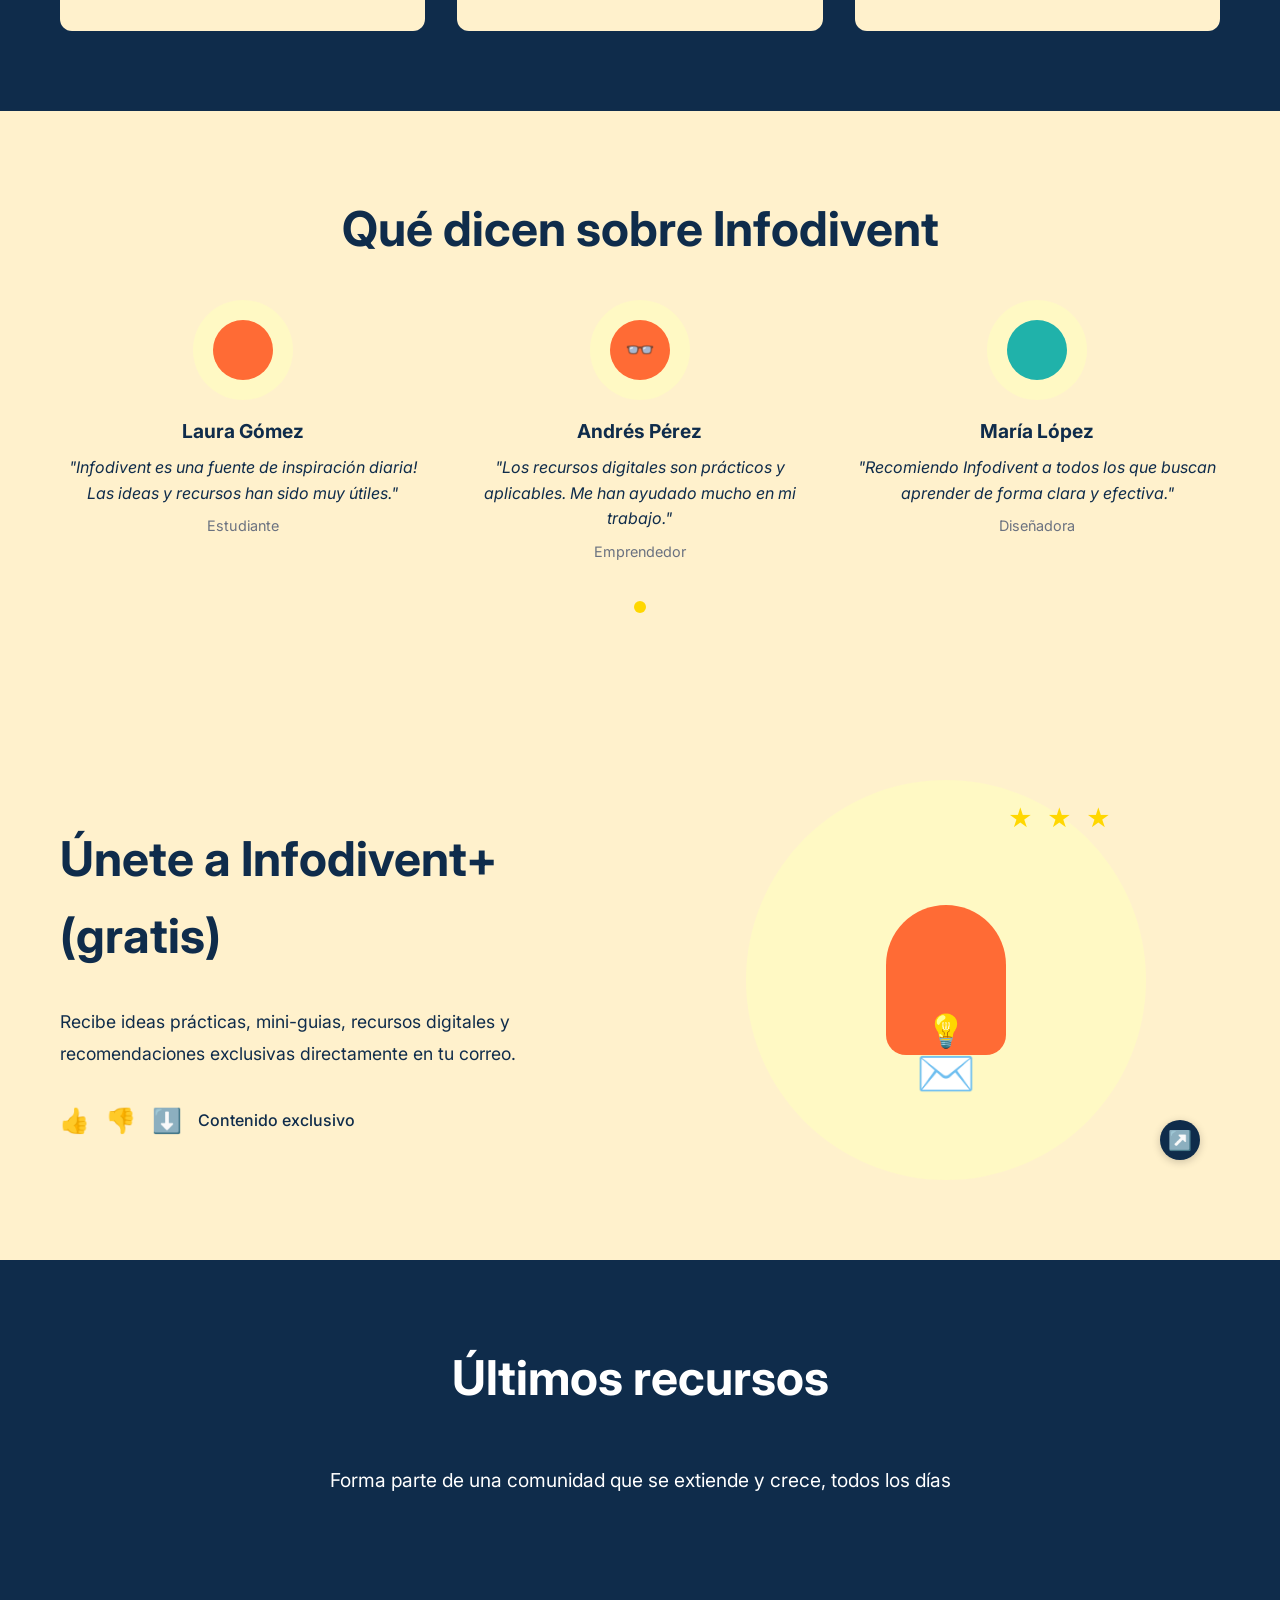
==== commit 5ad68976: "add new changes with langpage of keto uplift" ====
--- a/index.html
+++ b/index.html
@@ -5,6 +5,9 @@
     <meta name="viewport" content="width=device-width, initial-scale=1.0">
     <meta name="description" content="Infodivent - Contenido digital para inspirar, aprender y avanzar cada día">
     <title>Infodivent</title>
+    <link rel="preconnect" href="https://fonts.googleapis.com">
+    <link rel="preconnect" href="https://fonts.gstatic.com" crossorigin>
+    <link href="https://fonts.googleapis.com/css2?family=Inter:wght@400;500;600;700;800;900&display=swap" rel="stylesheet">
     <link rel="stylesheet" href="styles/css/main.css">
 </head>
 <body>
@@ -14,7 +17,7 @@
             <div class="container">
                 <div class="nav-brand">
                     <a href="#" class="logo">
-                        <span class="logo-icon">I</span>
+                        <img src="images/logo.png" alt="Infodivent" class="logo-image">
                         <span class="logo-text">Infodivent</span>
                     </a>
                 </div>
@@ -35,7 +38,10 @@
     <!-- Hero Section -->
     <section class="hero">
         <div class="container">
-            <div class="hero-content">
+            <div class="hero-content"> 
+                <div class="hero-illustration">
+                    <img src="images/main.png" alt="Infodivent - Contenido digital" class="hero-image">
+                </div>
                 <div class="hero-text">
                     <h1 class="hero-title">Infodivent</h1>
                     <p class="hero-subtitle">Contenido digital para inspirar, aprender y avanzar cada día.</p>
@@ -45,14 +51,6 @@
                         <a href="recetas-keto-uplift.html" class="btn btn-secondary">Ver ebooks recomendados</a>
                     </div>
                 </div>
-                <div class="hero-illustration">
-                    <div class="illustration-circle">
-                        <div class="illustration-person">
-                            <div class="person-body"></div>
-                            <div class="person-laptop"></div>
-                        </div>
-                    </div>
-                </div>
             </div>
         </div>
     </section>
--- a/styles/css/main.css
+++ b/styles/css/main.css
@@ -18,10 +18,12 @@
 }
 
 body {
-    font-family: -apple-system, BlinkMacSystemFont, 'Segoe UI', Roboto, Oxygen, Ubuntu, Cantarell, sans-serif;
+    font-family: 'Inter', -apple-system, BlinkMacSystemFont, 'Segoe UI', Roboto, Oxygen, Ubuntu, Cantarell, sans-serif;
     line-height: 1.6;
     color: var(--text-dark);
     background-color: var(--cream);
+    -webkit-font-smoothing: antialiased;
+    -moz-osx-font-smoothing: grayscale;
 }
 
 .container {
@@ -57,17 +59,10 @@
     color: var(--text-dark);
 }
 
-.logo-icon {
-    width: 40px;
-    height: 40px;
-    border-radius: 50%;
-    background-color: var(--dark-blue);
-    color: var(--white);
-    display: flex;
-    align-items: center;
-    justify-content: center;
-    font-weight: bold;
-    font-size: 1.2rem;
+.logo-image {
+    height: 50px;
+    width: auto;
+    object-fit: contain;
 }
 
 .logo-text {
@@ -160,44 +155,11 @@
     align-items: center;
 }
 
-.illustration-circle {
-    width: 400px;
-    height: 400px;
-    border-radius: 50%;
-    background-color: var(--light-yellow);
-    display: flex;
-    align-items: center;
-    justify-content: center;
-    position: relative;
-}
-
-.illustration-person {
-    position: relative;
-    width: 200px;
-    height: 250px;
-}
-
-.person-body {
-    width: 120px;
-    height: 150px;
-    background-color: var(--orange);
-    border-radius: 60px 60px 20px 20px;
-    position: absolute;
-    left: 50%;
-    transform: translateX(-50%);
-    top: 50px;
-}
-
-.person-laptop {
-    width: 140px;
-    height: 90px;
-    background-color: var(--dark-blue);
-    border-radius: 8px;
-    position: absolute;
-    left: 50%;
-    transform: translateX(-50%);
-    top: 180px;
-    box-shadow: 0 4px 8px rgba(0, 0, 0, 0.2);
+.hero-image {
+    width: 100%;
+    max-width: 500px;
+    height: auto;
+    object-fit: contain;
 }
 
 /* Buttons */
@@ -217,22 +179,77 @@
 .btn-primary {
     background-color: var(--dark-blue);
     color: var(--white);
+    animation: buttonPulseConstant 1.5s ease-in-out infinite;
 }
 
 .btn-primary:hover {
     background-color: #1a3d5f;
-    transform: translateY(-2px);
+    animation: buttonPulseConstantHover 1.2s ease-in-out infinite;
 }
 
 .btn-secondary {
     background-color: var(--cream);
     color: var(--text-dark);
     border: 2px solid var(--text-dark);
+    animation: buttonPulseConstant 1.5s ease-in-out infinite;
 }
 
 .btn-secondary:hover {
     background-color: var(--text-dark);
     color: var(--white);
+    animation: buttonPulseConstantHover 1.2s ease-in-out infinite;
+}
+
+.btn:active {
+    animation: buttonPulseClick 0.6s ease;
+}
+
+@keyframes buttonPulseConstant {
+    0%, 100% {
+        transform: scale(1);
+    }
+    50% {
+        transform: scale(1.05);
+    }
+}
+
+@keyframes buttonPulseConstantHover {
+    0%, 100% {
+        transform: translateY(-2px) scale(1);
+    }
+    50% {
+        transform: translateY(-2px) scale(1.05);
+    }
+}
+
+@keyframes buttonPulseClick {
+    0% {
+        transform: scale(1);
+    }
+    50% {
+        transform: scale(0.95);
+    }
+    100% {
+        transform: scale(1);
+    }
+}
+
+.btn::before {
+    content: '';
+    position: absolute;
+    top: 50%;
+    left: 50%;
+    width: 0;
+    height: 0;
+    border-radius: 50%;
+    background: rgba(255, 255, 255, 0.3);
+    transform: translate(-50%, -50%);
+    transition: width 0.6s, height 0.6s;
+}
+
+.btn:active::before {
+    width: 300px;
+    height: 300px;
 }
 
 /* Qué es Infodivent Section */
@@ -789,6 +806,34 @@
     color: var(--white);
     font-size: 1.2rem;
     margin-top: 1rem;
+}
+
+/* Animaciones de scroll */
+.scroll-animate {
+    opacity: 0;
+    transform: translateY(50px);
+    transition: opacity 0.8s ease-out, transform 0.8s ease-out;
+}
+
+.scroll-animate.animated {
+    opacity: 1;
+    transform: translateY(0);
+}
+
+.scroll-animate-delay-1 {
+    transition-delay: 0.1s;
+}
+
+.scroll-animate-delay-2 {
+    transition-delay: 0.2s;
+}
+
+.scroll-animate-delay-3 {
+    transition-delay: 0.3s;
+}
+
+.scroll-animate-delay-4 {
+    transition-delay: 0.4s;
 }
 
 /* Responsive */
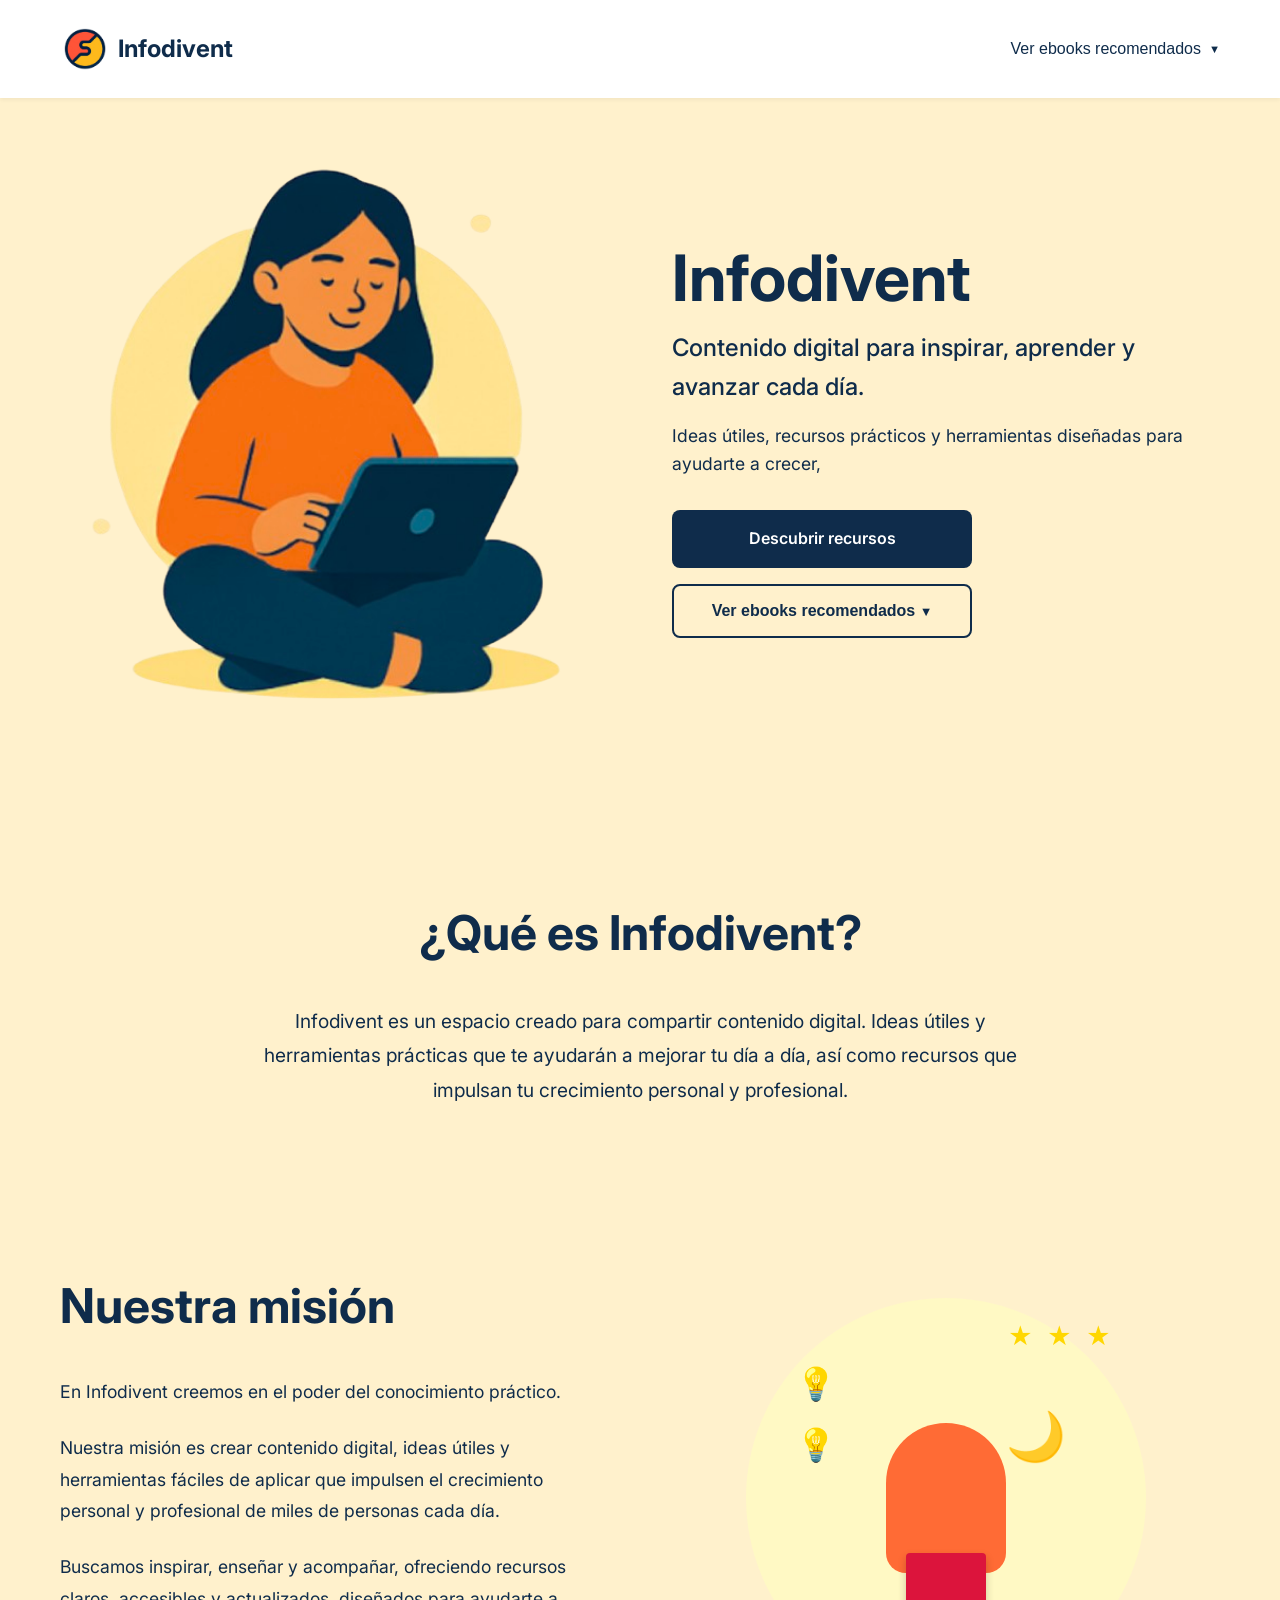
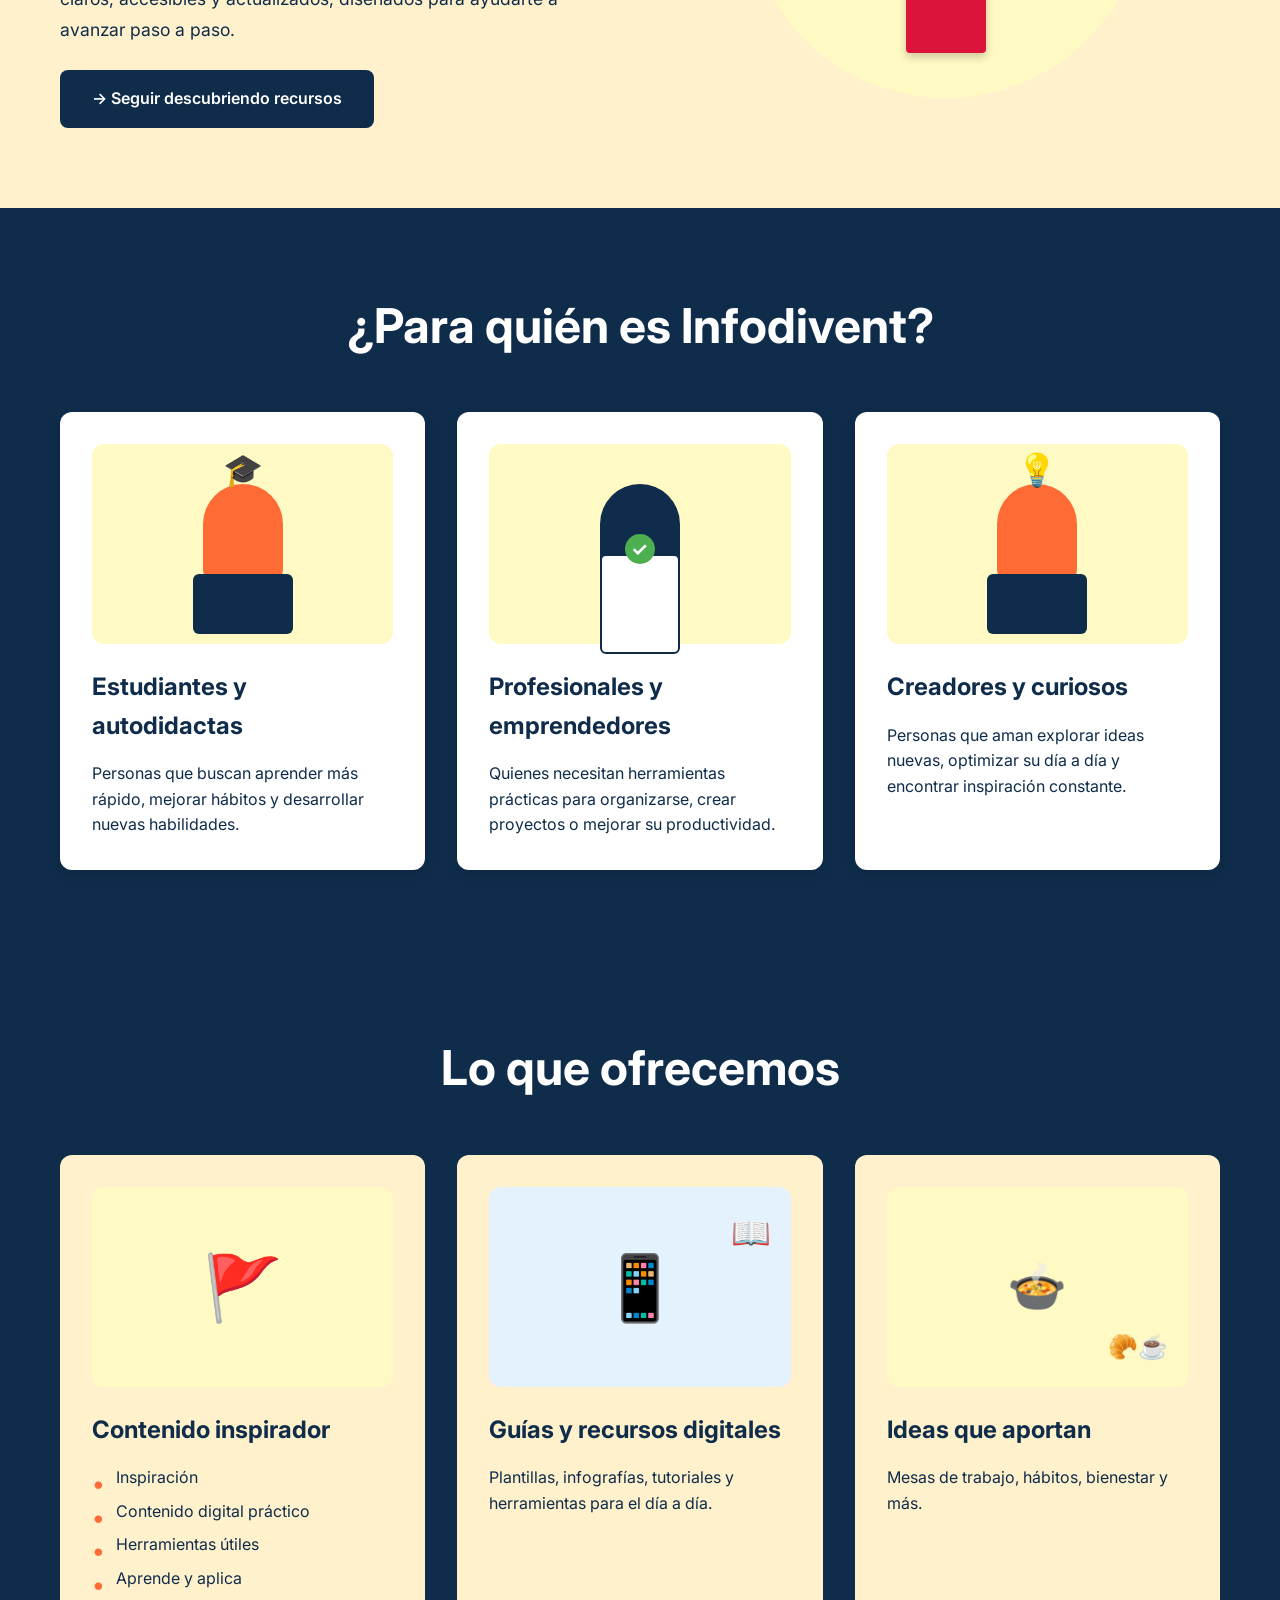
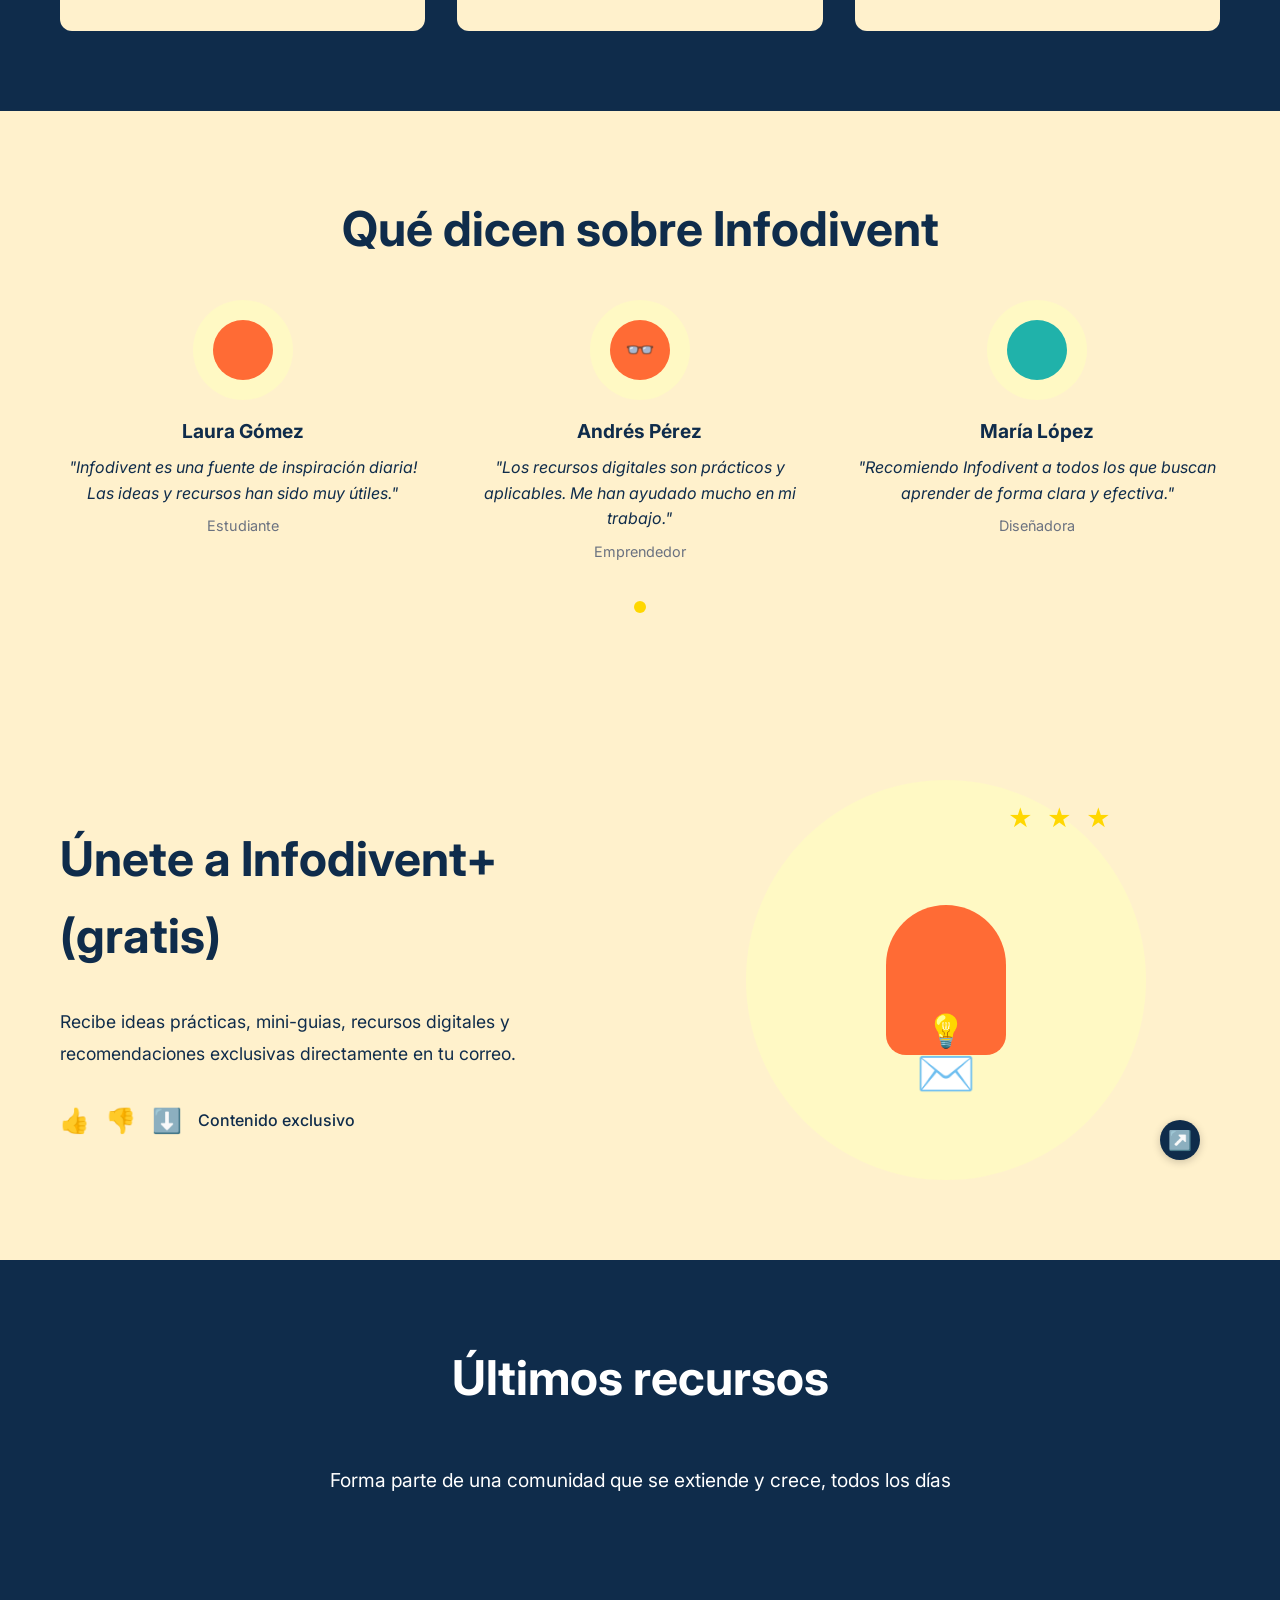
==== commit 315dbe95: "fix details" ====
--- a/index.html
+++ b/index.html
@@ -22,9 +22,28 @@
                     </a>
                 </div>
                 <ul class="nav-menu">
-                    <li><a href="#que-es">Qué es Infodivent?</a></li>
-                    <li><a href="#ofrecemos">Lo que ofrecemos</a></li>
-                    <li><a href="#recursos">Últimos recursos</a></li>
+                    <li>
+                        <div class="ebooks-dropdown">
+                            <button class="dropdown-toggle">
+                                Ver ebooks recomendados
+                                <span class="dropdown-arrow">▼</span>
+                            </button>
+                            <div class="dropdown-menu">
+                                <a href="recetas-keto-uplift.html" class="dropdown-item">
+                                    <div class="dropdown-item-content">
+                                        <h4 class="dropdown-item-title">Recetas Keto Uplift</h4>
+                                        <p class="dropdown-item-description">110+ recetas fáciles para una vida sin inflamación</p>
+                                    </div>
+                                </a>
+                                <a href="guia-keto-uplift-master-pro.html" class="dropdown-item">
+                                    <div class="dropdown-item-content">
+                                        <h4 class="dropdown-item-title">Guía Keto Master Pro</h4>
+                                        <p class="dropdown-item-description">Sistema definitivo para organizar tu alimentación</p>
+                                    </div>
+                                </a>
+                            </div>
+                        </div>
+                    </li>
                 </ul>
                 <button class="mobile-menu-toggle" aria-label="Menu">
                     <span></span>
@@ -48,7 +67,26 @@
                     <p class="hero-description">Ideas útiles, recursos prácticos y herramientas diseñadas para ayudarte a crecer,</p>
                     <div class="hero-buttons">
                         <a href="#recursos" class="btn btn-primary">Descubrir recursos</a>
-                        <a href="recetas-keto-uplift.html" class="btn btn-secondary">Ver ebooks recomendados</a>
+                        <div class="ebooks-dropdown">
+                            <button class="btn btn-secondary dropdown-toggle">
+                                Ver ebooks recomendados
+                                <span class="dropdown-arrow">▼</span>
+                            </button>
+                            <div class="dropdown-menu">
+                                <a href="recetas-keto-uplift.html" class="dropdown-item">
+                                    <div class="dropdown-item-content">
+                                        <h4 class="dropdown-item-title">Recetas Keto Uplift</h4>
+                                        <p class="dropdown-item-description">110+ recetas fáciles para una vida sin inflamación</p>
+                                    </div>
+                                </a>
+                                <a href="guia-keto-uplift-master-pro.html" class="dropdown-item">
+                                    <div class="dropdown-item-content">
+                                        <h4 class="dropdown-item-title">Guía Keto Master Pro</h4>
+                                        <p class="dropdown-item-description">Sistema definitivo para organizar tu alimentación</p>
+                                    </div>
+                                </a>
+                            </div>
+                        </div>
                     </div>
                 </div>
             </div>
--- a/styles/css/main.css
+++ b/styles/css/main.css
@@ -87,6 +87,56 @@
     color: var(--orange);
 }
 
+.nav-menu .ebooks-dropdown {
+    position: relative;
+}
+
+.nav-menu .dropdown-toggle {
+    background: none;
+    border: none;
+    color: var(--text-dark);
+    font-weight: 500;
+    font-size: 1rem;
+    cursor: pointer;
+    padding: 0.5rem 0;
+    display: flex;
+    align-items: center;
+    gap: 0.5rem;
+    transition: color 0.3s ease;
+}
+
+.nav-menu .dropdown-toggle:hover {
+    color: var(--orange);
+}
+
+.nav-menu .dropdown-arrow {
+    font-size: 0.7rem;
+    transition: transform 0.3s ease;
+}
+
+.nav-menu .ebooks-dropdown.active .dropdown-arrow {
+    transform: rotate(180deg);
+}
+
+.nav-menu .dropdown-menu {
+    position: absolute;
+    top: 100%;
+    left: 0;
+    right: auto;
+    min-width: 300px;
+    background-color: var(--white);
+    border-radius: 8px;
+    box-shadow: 0 4px 12px rgba(0, 0, 0, 0.15);
+    margin-top: 0.5rem;
+    z-index: 1000;
+    display: none;
+}
+
+.nav-menu .ebooks-dropdown.active .dropdown-menu {
+    display: block;
+    animation: slideDown 0.3s ease-out;
+}
+
 .mobile-menu-toggle {
     display: none;
     flex-direction: column;
@@ -146,6 +196,99 @@
     flex-direction: column;
     gap: 1rem;
     max-width: 300px;
+}
+
+/* Ebooks Dropdown */
+.ebooks-dropdown {
+    position: relative;
+    display: inline-block;
+}
+
+.dropdown-toggle {
+    width: 100%;
+    text-align: center;
+    display: flex;
+    align-items: center;
+    justify-content: center;
+    gap: 0.5rem;
+    position: relative;
+}
+
+.dropdown-arrow {
+    font-size: 0.8rem;
+    transition: transform 0.3s ease;
+}
+
+.ebooks-dropdown.active .dropdown-arrow {
+    transform: rotate(180deg);
+}
+
+.dropdown-menu {
+    display: none;
+    position: absolute;
+    top: 100%;
+    left: 0;
+    right: 0;
+    background-color: var(--white);
+    border-radius: 8px;
+    box-shadow: 0 8px 16px rgba(0, 0, 0, 0.15);
+    margin-top: 0.5rem;
+    z-index: 1000;
+    overflow: hidden;
+    min-width: 300px;
+}
+
+.ebooks-dropdown.active .dropdown-menu {
+    display: block;
+    animation: slideDown 0.3s ease-out;
+}
+
+@keyframes slideDown {
+    from {
+        opacity: 0;
+        transform: translateY(-10px);
+    }
+    to {
+        opacity: 1;
+        transform: translateY(0);
+    }
+}
+
+.dropdown-item {
+    display: block;
+    padding: 1rem 1.5rem;
+    text-decoration: none;
+    color: var(--text-dark);
+    transition: background-color 0.3s ease;
+    border-bottom: 1px solid #e5e7eb;
+}
+
+.dropdown-item:last-child {
+    border-bottom: none;
+}
+
+.dropdown-item:hover {
+    background-color: var(--bg-light);
+}
+
+.dropdown-item-content {
+    display: flex;
+    flex-direction: column;
+    gap: 0.3rem;
+}
+
+.dropdown-item-title {
+    font-size: 1rem;
+    font-weight: 600;
+    color: var(--text-dark);
+    margin: 0;
+}
+
+.dropdown-item-description {
+    font-size: 0.85rem;
+    color: var(--text-light);
+    margin: 0;
+    line-height: 1.4;
 }
 
 .hero-illustration {
@@ -876,6 +1019,23 @@
     .mobile-menu-toggle {
         display: flex;
     }
+
+    .nav-menu .dropdown-menu {
+        position: static;
+        min-width: 100%;
+        margin-top: 0.5rem;
+        box-shadow: none;
+        border: 1px solid #e5e7eb;
+    }
+
+    .nav-menu .ebooks-dropdown {
+        width: 100%;
+    }
+
+    .nav-menu .dropdown-toggle {
+        width: 100%;
+        justify-content: space-between;
+    }
 }
 
 @media (max-width: 768px) {
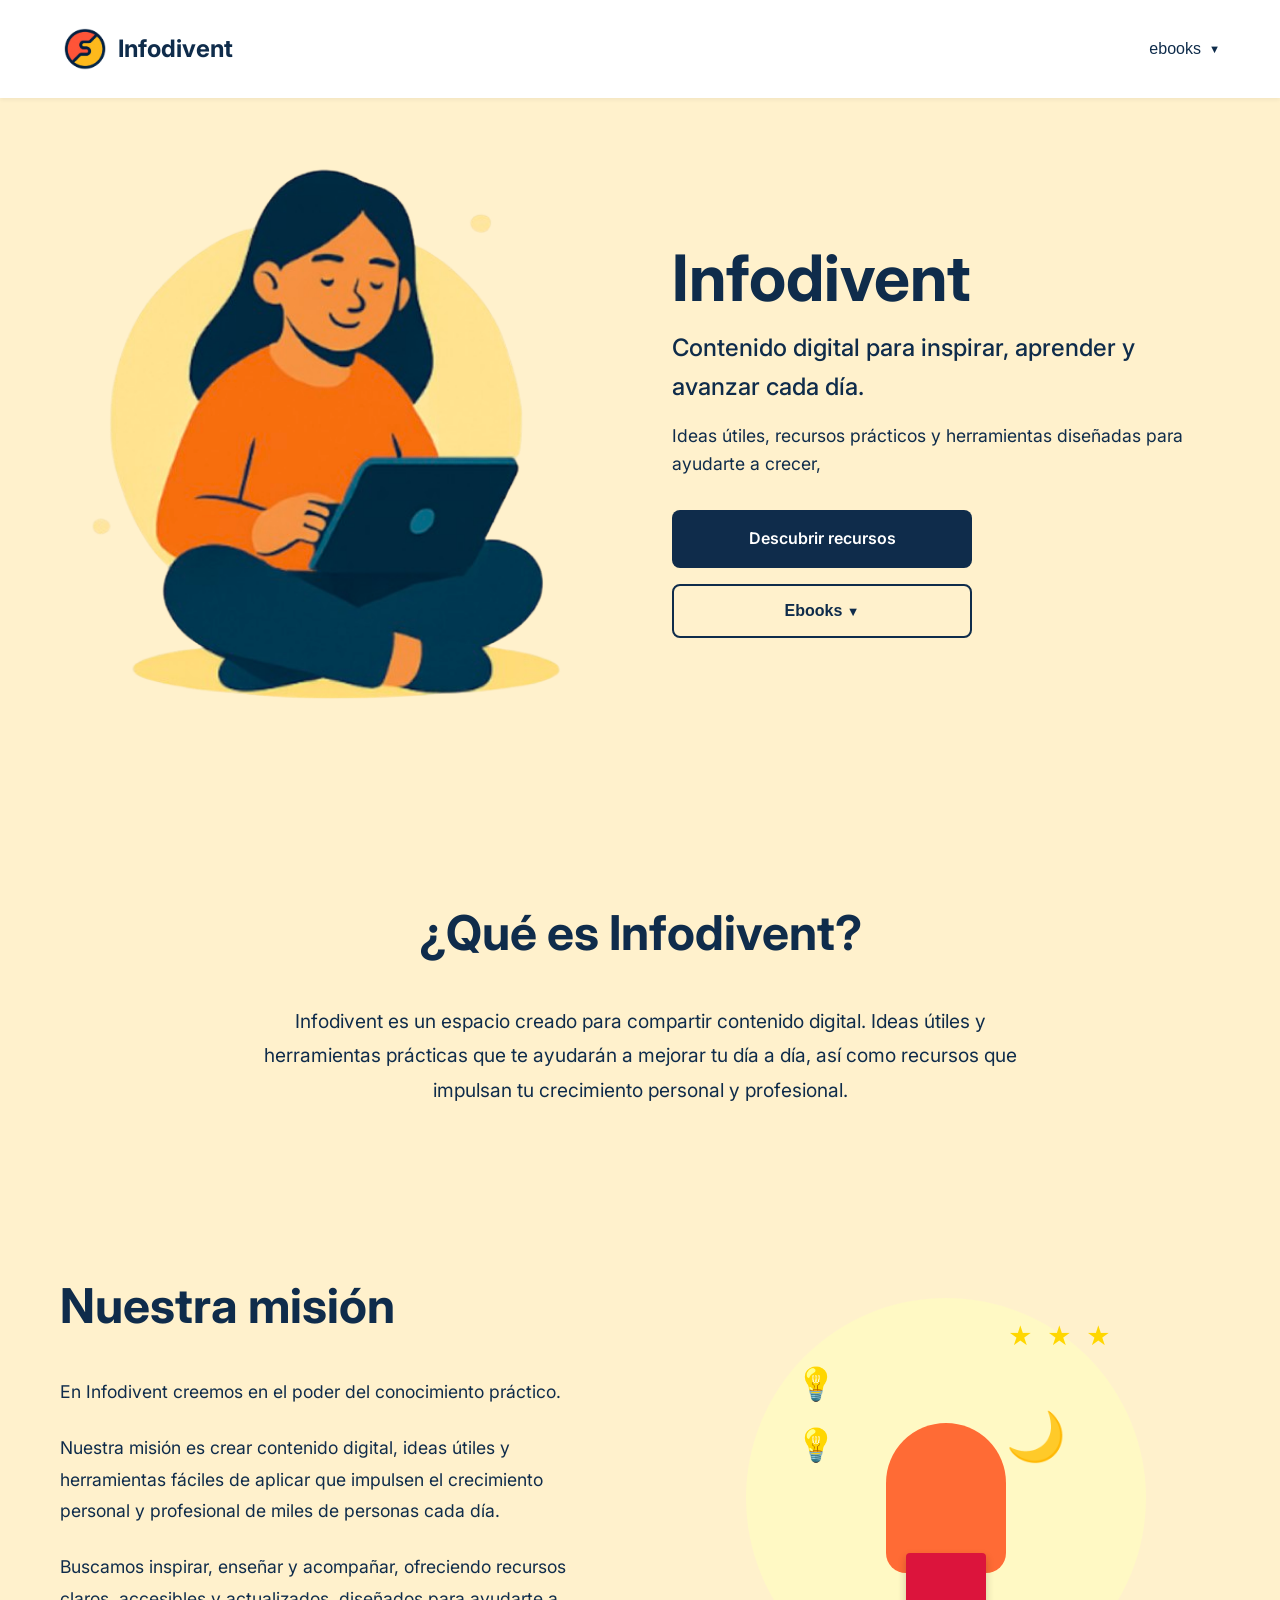
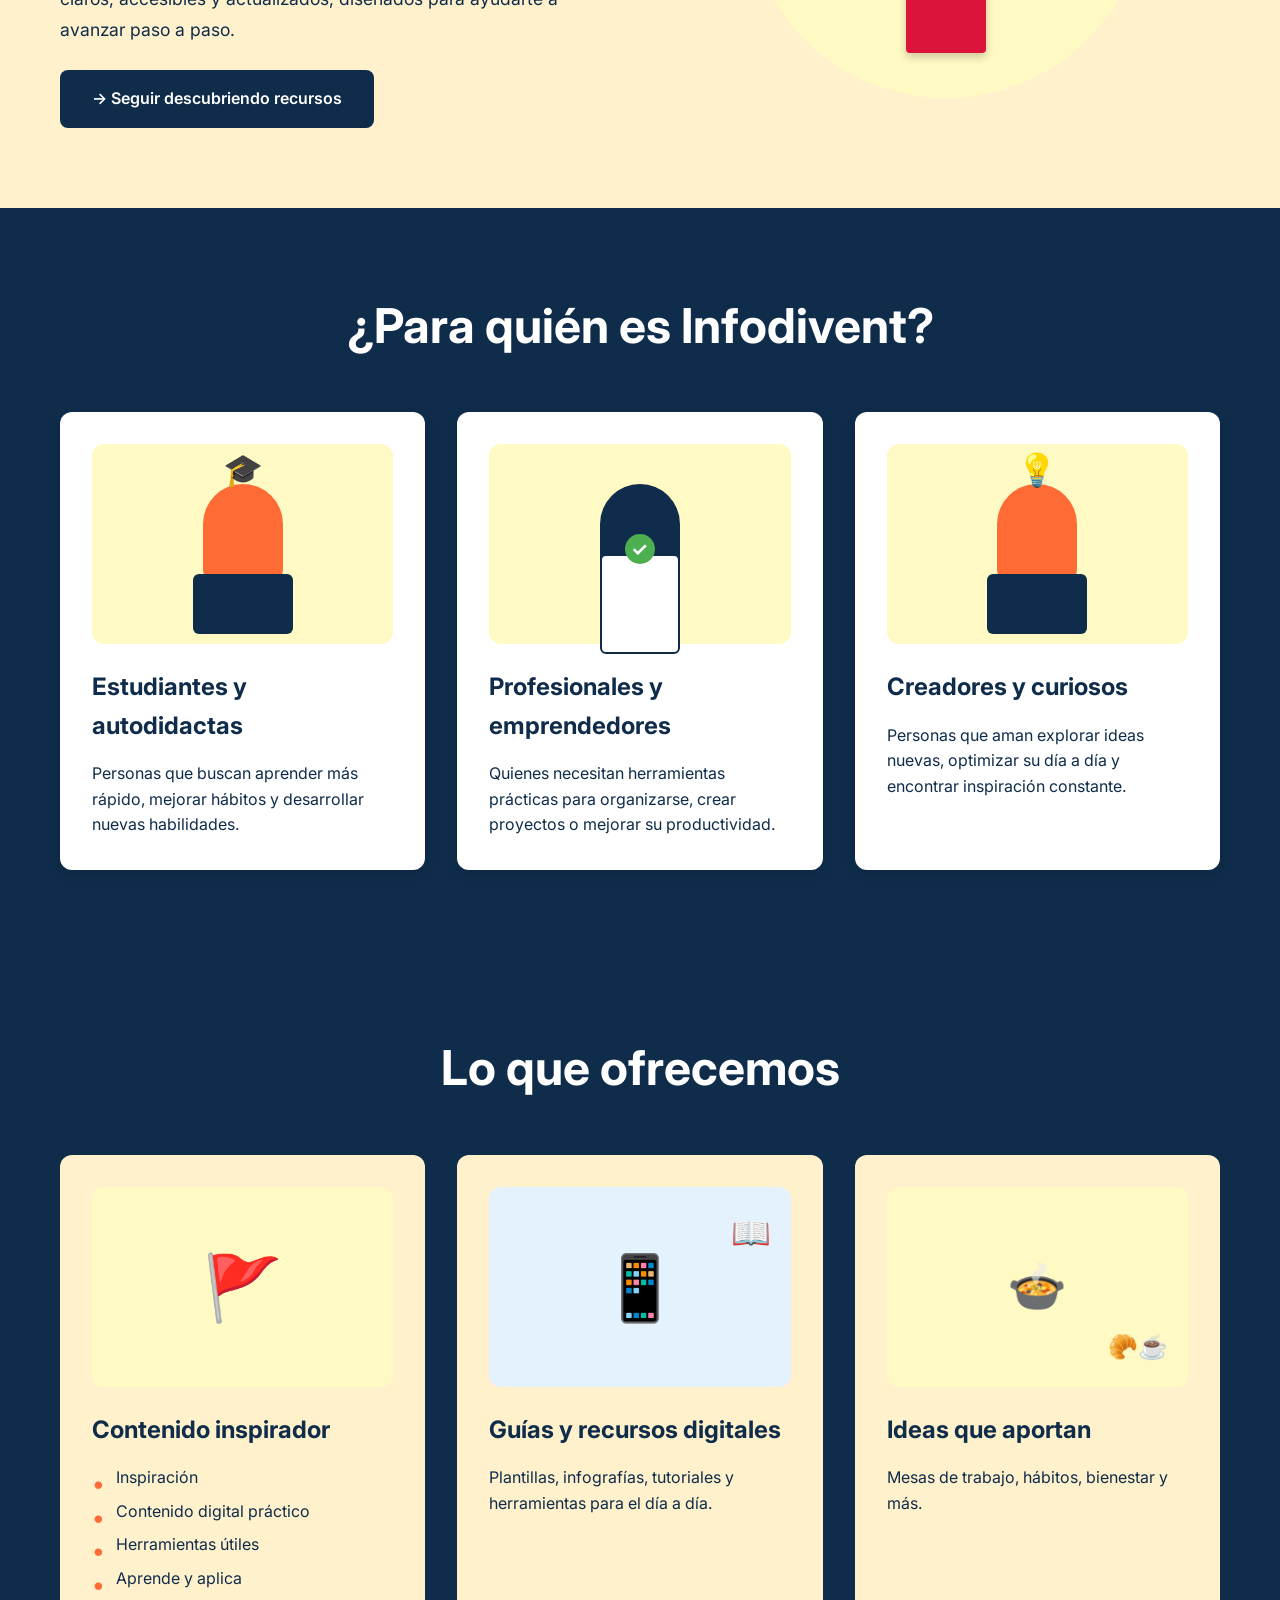
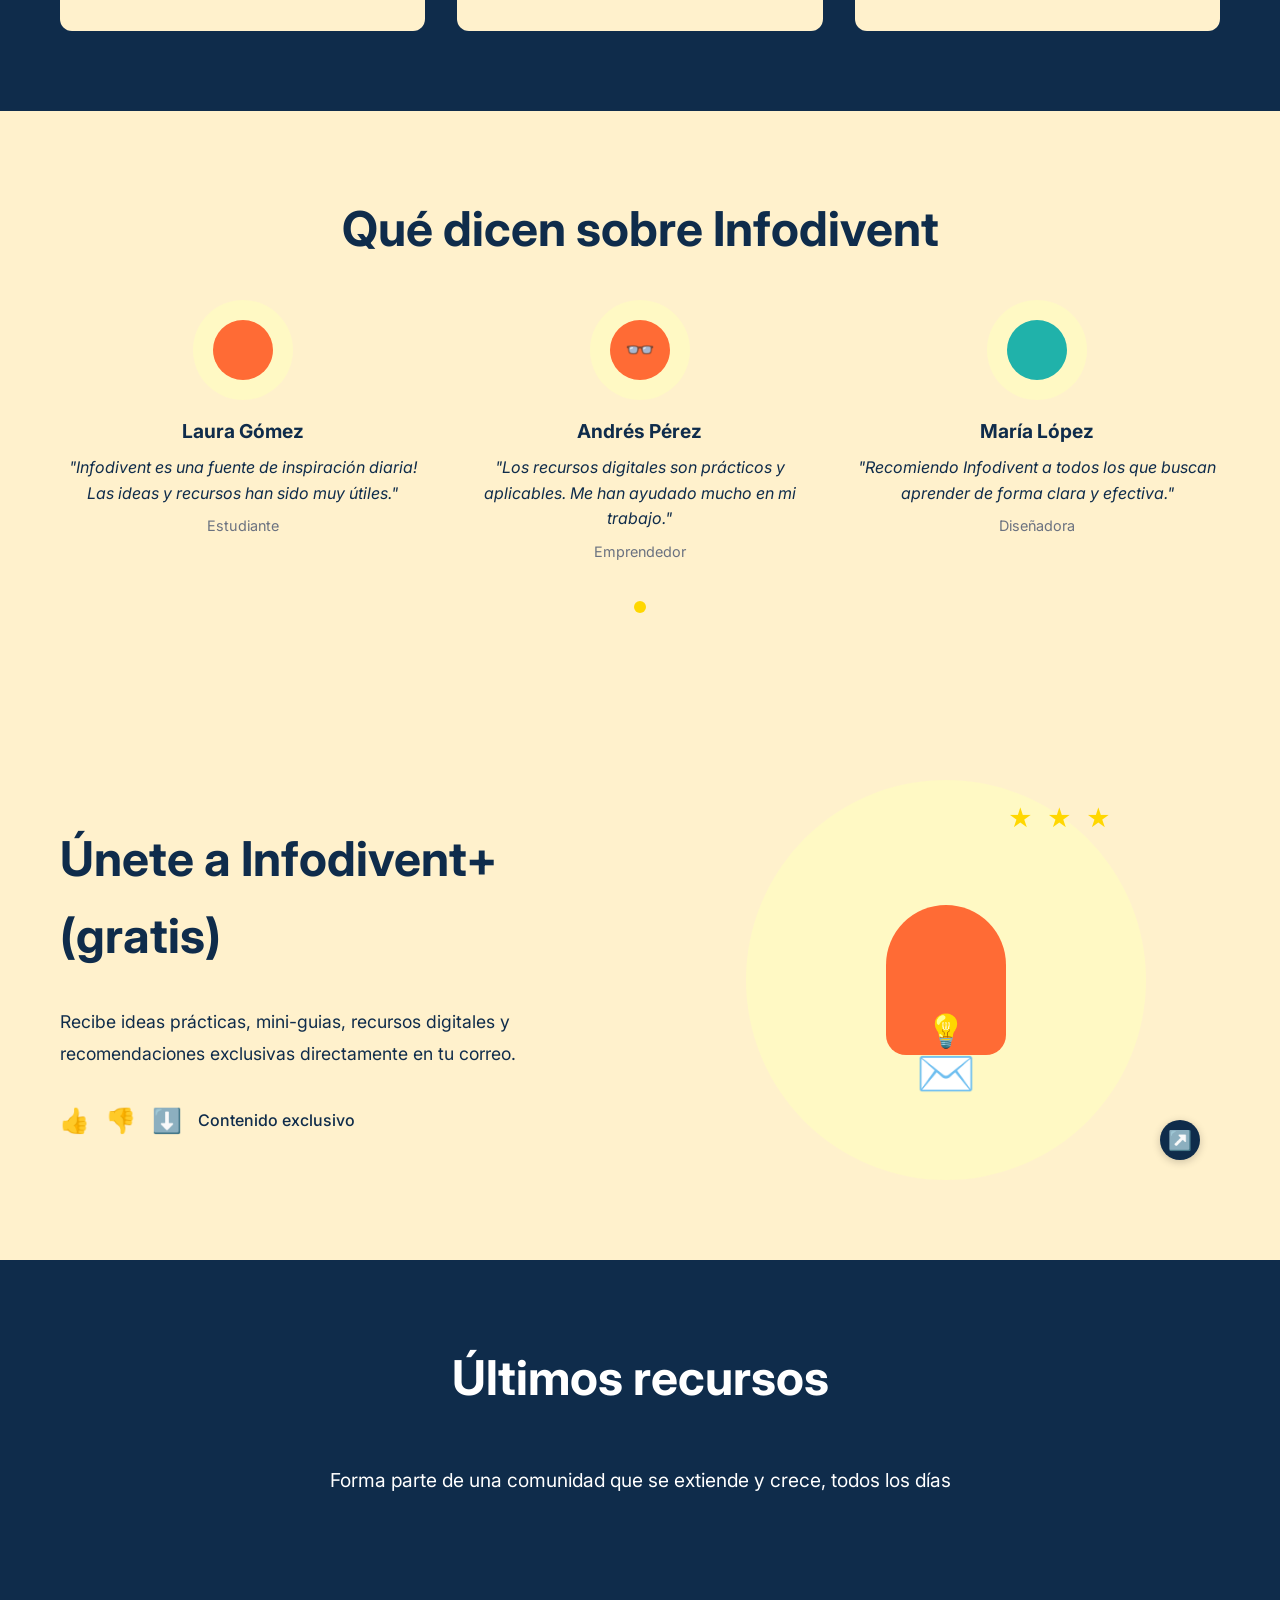
==== commit 96d2d5a2: "update size of logo to garantie and nav" ====
--- a/index.html
+++ b/index.html
@@ -25,7 +25,7 @@
                     <li>
                         <div class="ebooks-dropdown">
                             <button class="dropdown-toggle">
-                                Ver ebooks recomendados
+                                ebooks
                                 <span class="dropdown-arrow">▼</span>
                             </button>
                             <div class="dropdown-menu">
@@ -69,7 +69,7 @@
                         <a href="#recursos" class="btn btn-primary">Descubrir recursos</a>
                         <div class="ebooks-dropdown">
                             <button class="btn btn-secondary dropdown-toggle">
-                                Ver ebooks recomendados
+                                Ebooks
                                 <span class="dropdown-arrow">▼</span>
                             </button>
                             <div class="dropdown-menu">
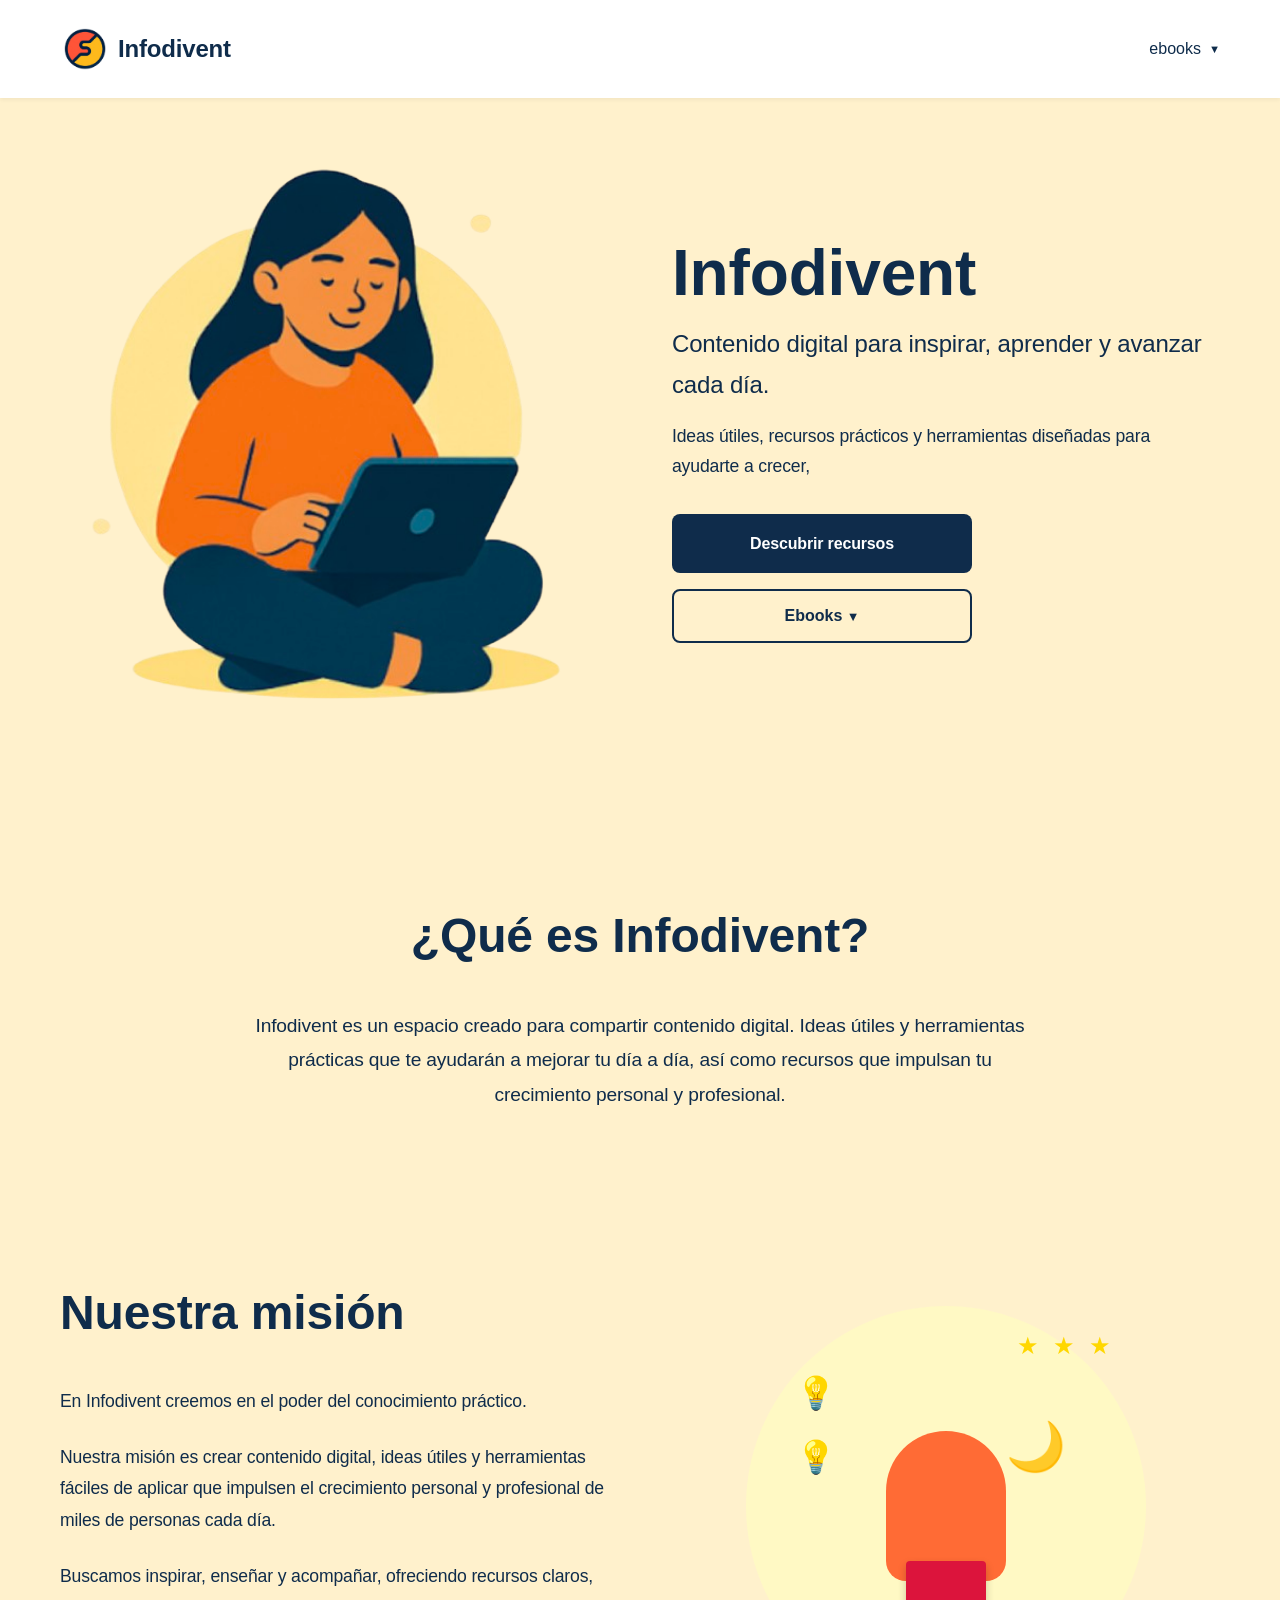
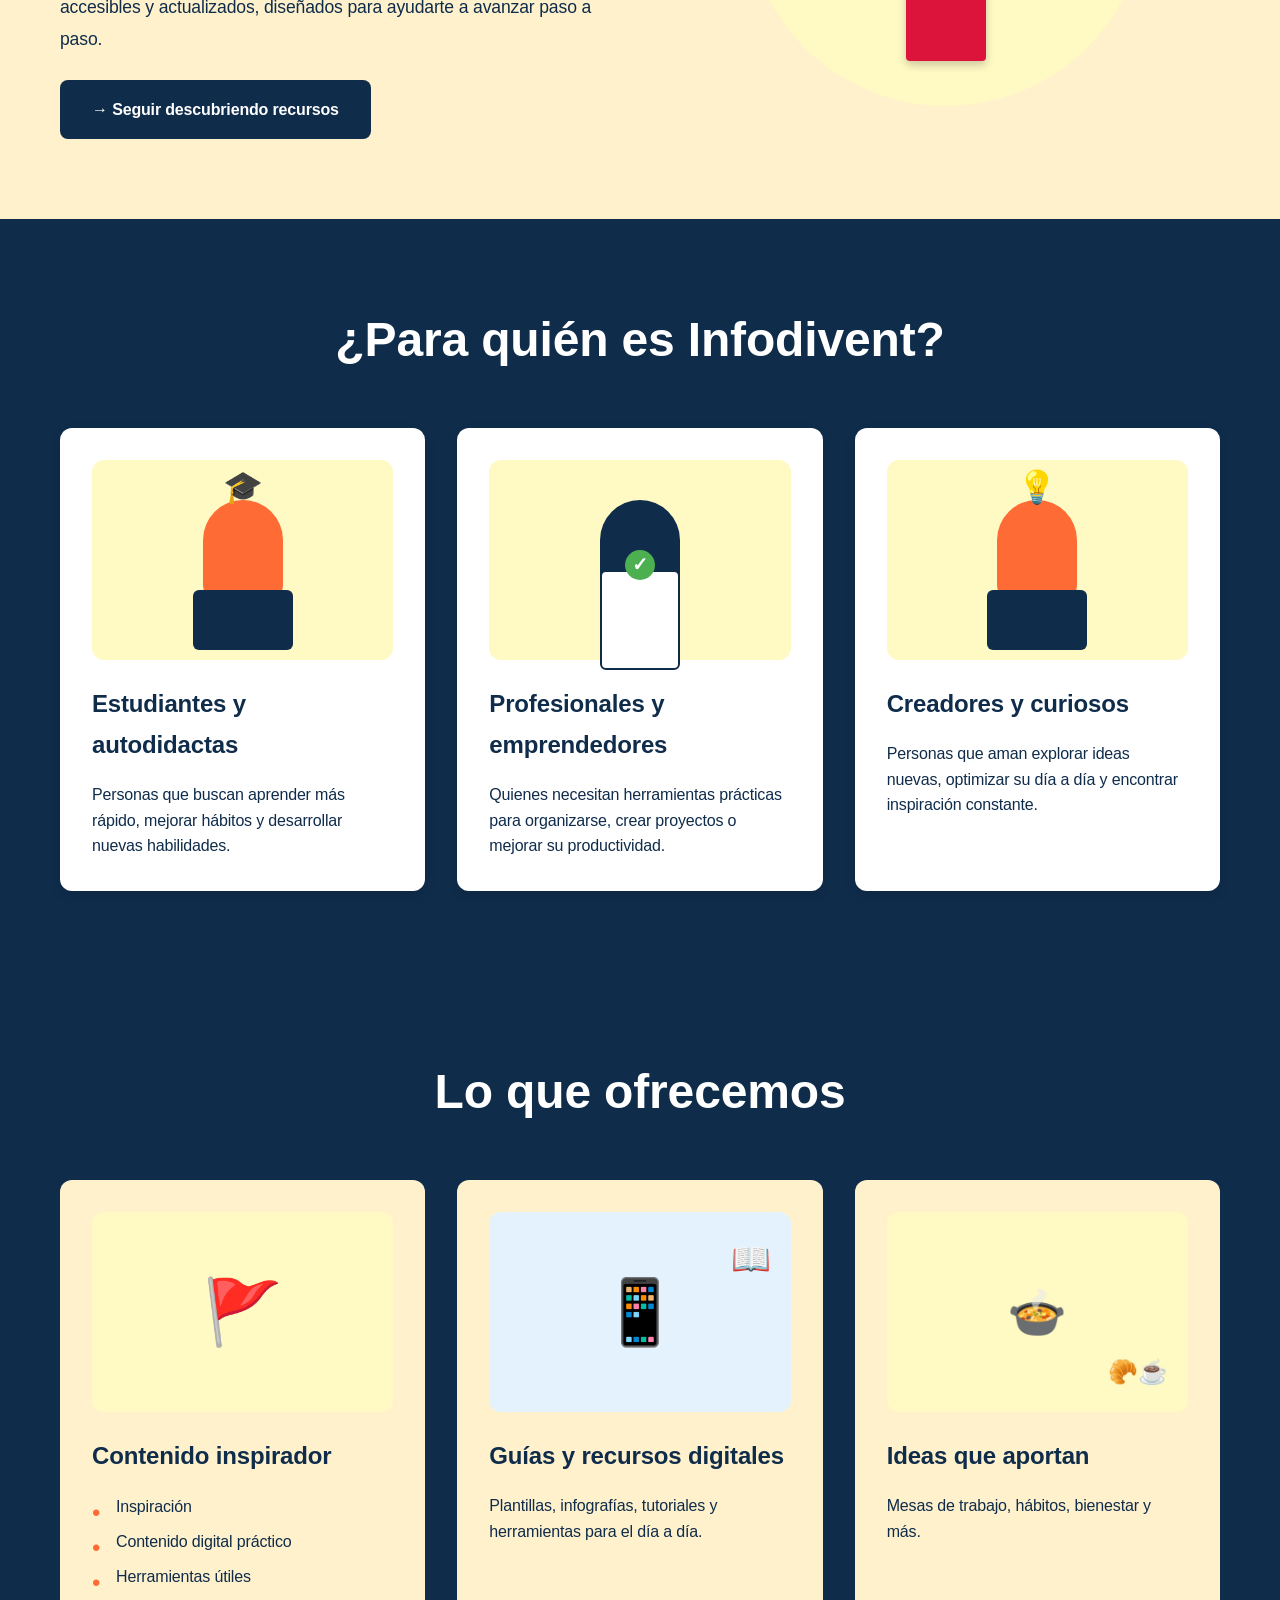
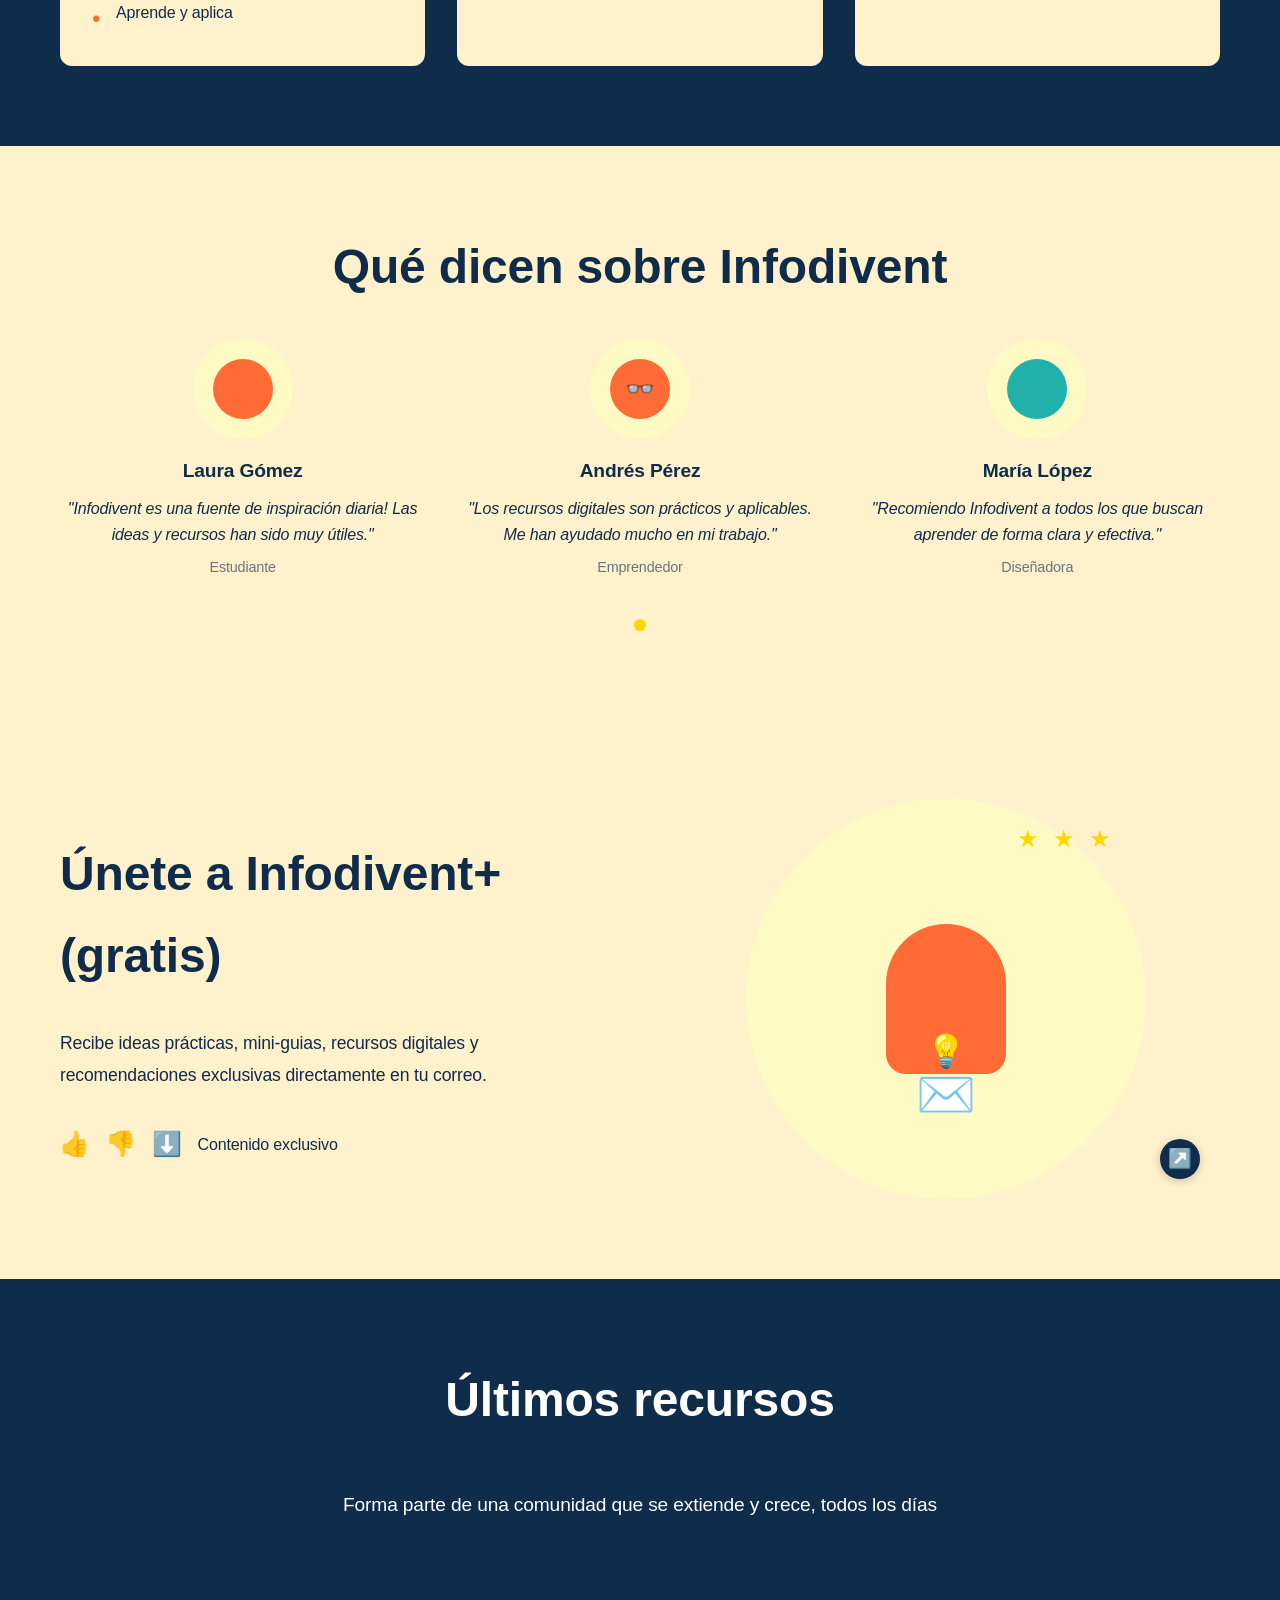
==== commit 81cc62c3: "add new changes" ====
--- a/index.html
+++ b/index.html
@@ -9,6 +9,16 @@
     <link rel="preconnect" href="https://fonts.gstatic.com" crossorigin>
     <link href="https://fonts.googleapis.com/css2?family=Inter:wght@400;500;600;700;800;900&display=swap" rel="stylesheet">
     <link rel="stylesheet" href="styles/css/main.css">
+    
+    <!-- Hotmart Launcher Script -->
+    <script id="hotmart_launcher_script">
+        (function(l,a,u,n,c,h,e,r){l['HotmartLauncherObject']=c;l[c]=l[c]||function(){
+        (l[c].q=l[c].q||[]).push(arguments)},l[c].l=1*new Date();h=a.createElement(u),
+        e=a.getElementsByTagName(u)[0];h.async=1;h.src=n;e.parentNode.insertBefore(h,e)
+        })(window,document,'script','//launcher.hotmart.com/launcher.js','hot');
+
+        hot('account','ddac3e12-2ec7-3f00-854d-c5126624ec9e');
+    </script>
 </head>
 <body>
     <!-- Header -->
@@ -29,16 +39,28 @@
                                 <span class="dropdown-arrow">▼</span>
                             </button>
                             <div class="dropdown-menu">
-                                <a href="recetas-keto-uplift.html" class="dropdown-item">
+                                <a href="recetas-keto-uplift" class="dropdown-item">
                                     <div class="dropdown-item-content">
                                         <h4 class="dropdown-item-title">Recetas Keto Uplift</h4>
                                         <p class="dropdown-item-description">110+ recetas fáciles para una vida sin inflamación</p>
                                     </div>
                                 </a>
-                                <a href="guia-keto-uplift-master-pro.html" class="dropdown-item">
+                                <a href="guia-keto-uplift-master-pro" class="dropdown-item">
                                     <div class="dropdown-item-content">
                                         <h4 class="dropdown-item-title">Guía Keto Master Pro</h4>
                                         <p class="dropdown-item-description">Sistema definitivo para organizar tu alimentación</p>
+                                    </div>
+                                </a>
+                                <a href="recetas-postres-keto-uplift" class="dropdown-item">
+                                    <div class="dropdown-item-content">
+                                        <h4 class="dropdown-item-title">Postres Keto Uplift</h4>
+                                        <p class="dropdown-item-description">Postres rápidos para emprender desde casa</p>
+                                    </div>
+                                </a>
+                                <a href="guia-para-emprender-con-postres-keto-uplift" class="dropdown-item">
+                                    <div class="dropdown-item-content">
+                                        <h4 class="dropdown-item-title">Guía para Emprender con Postres Keto</h4>
+                                        <p class="dropdown-item-description">Transforma tus postres keto en un negocio rentable</p>
                                     </div>
                                 </a>
                             </div>
@@ -73,16 +95,28 @@
                                 <span class="dropdown-arrow">▼</span>
                             </button>
                             <div class="dropdown-menu">
-                                <a href="recetas-keto-uplift.html" class="dropdown-item">
+                                <a href="recetas-keto-uplift" class="dropdown-item">
                                     <div class="dropdown-item-content">
                                         <h4 class="dropdown-item-title">Recetas Keto Uplift</h4>
                                         <p class="dropdown-item-description">110+ recetas fáciles para una vida sin inflamación</p>
                                     </div>
                                 </a>
-                                <a href="guia-keto-uplift-master-pro.html" class="dropdown-item">
+                                <a href="guia-keto-uplift-master-pro" class="dropdown-item">
                                     <div class="dropdown-item-content">
                                         <h4 class="dropdown-item-title">Guía Keto Master Pro</h4>
                                         <p class="dropdown-item-description">Sistema definitivo para organizar tu alimentación</p>
+                                    </div>
+                                </a>
+                                <a href="recetas-postres-keto-uplift" class="dropdown-item">
+                                    <div class="dropdown-item-content">
+                                        <h4 class="dropdown-item-title">Postres Keto Uplift</h4>
+                                        <p class="dropdown-item-description">Postres rápidos para emprender desde casa</p>
+                                    </div>
+                                </a>
+                                <a href="guia-para-emprender-con-postres-keto-uplift" class="dropdown-item">
+                                    <div class="dropdown-item-content">
+                                        <h4 class="dropdown-item-title">Guía para Emprender con Postres Keto</h4>
+                                        <p class="dropdown-item-description">Transforma tus postres keto en un negocio rentable</p>
                                     </div>
                                 </a>
                             </div>
@@ -316,7 +350,7 @@
             <h2 class="section-title-white">Últimos recursos</h2>
             <p class="recursos-subtitle">Forma parte de una comunidad que se extiende y crece, todos los días</p>
             <div class="recursos-cta">
-                <a href="recetas-keto-uplift.html" class="btn btn-primary">Ver Recetas Keto Uplift</a>
+                <a href="recetas-keto-uplift" class="btn btn-primary">Ver Recetas Keto Uplift</a>
             </div>
         </div>
     </section>
--- a/styles/css/main.css
+++ b/styles/css/main.css
@@ -18,12 +18,13 @@
 }
 
 body {
-    font-family: 'Inter', -apple-system, BlinkMacSystemFont, 'Segoe UI', Roboto, Oxygen, Ubuntu, Cantarell, sans-serif;
-    line-height: 1.6;
+    font-family: 'Poppins', 'Outfit', -apple-system, BlinkMacSystemFont, 'Segoe UI', Roboto, Oxygen, Ubuntu, Cantarell, sans-serif;
+    line-height: 1.7;
     color: var(--text-dark);
     background-color: var(--cream);
     -webkit-font-smoothing: antialiased;
     -moz-osx-font-smoothing: grayscale;
+    letter-spacing: -0.01em;
 }
 
 .container {
